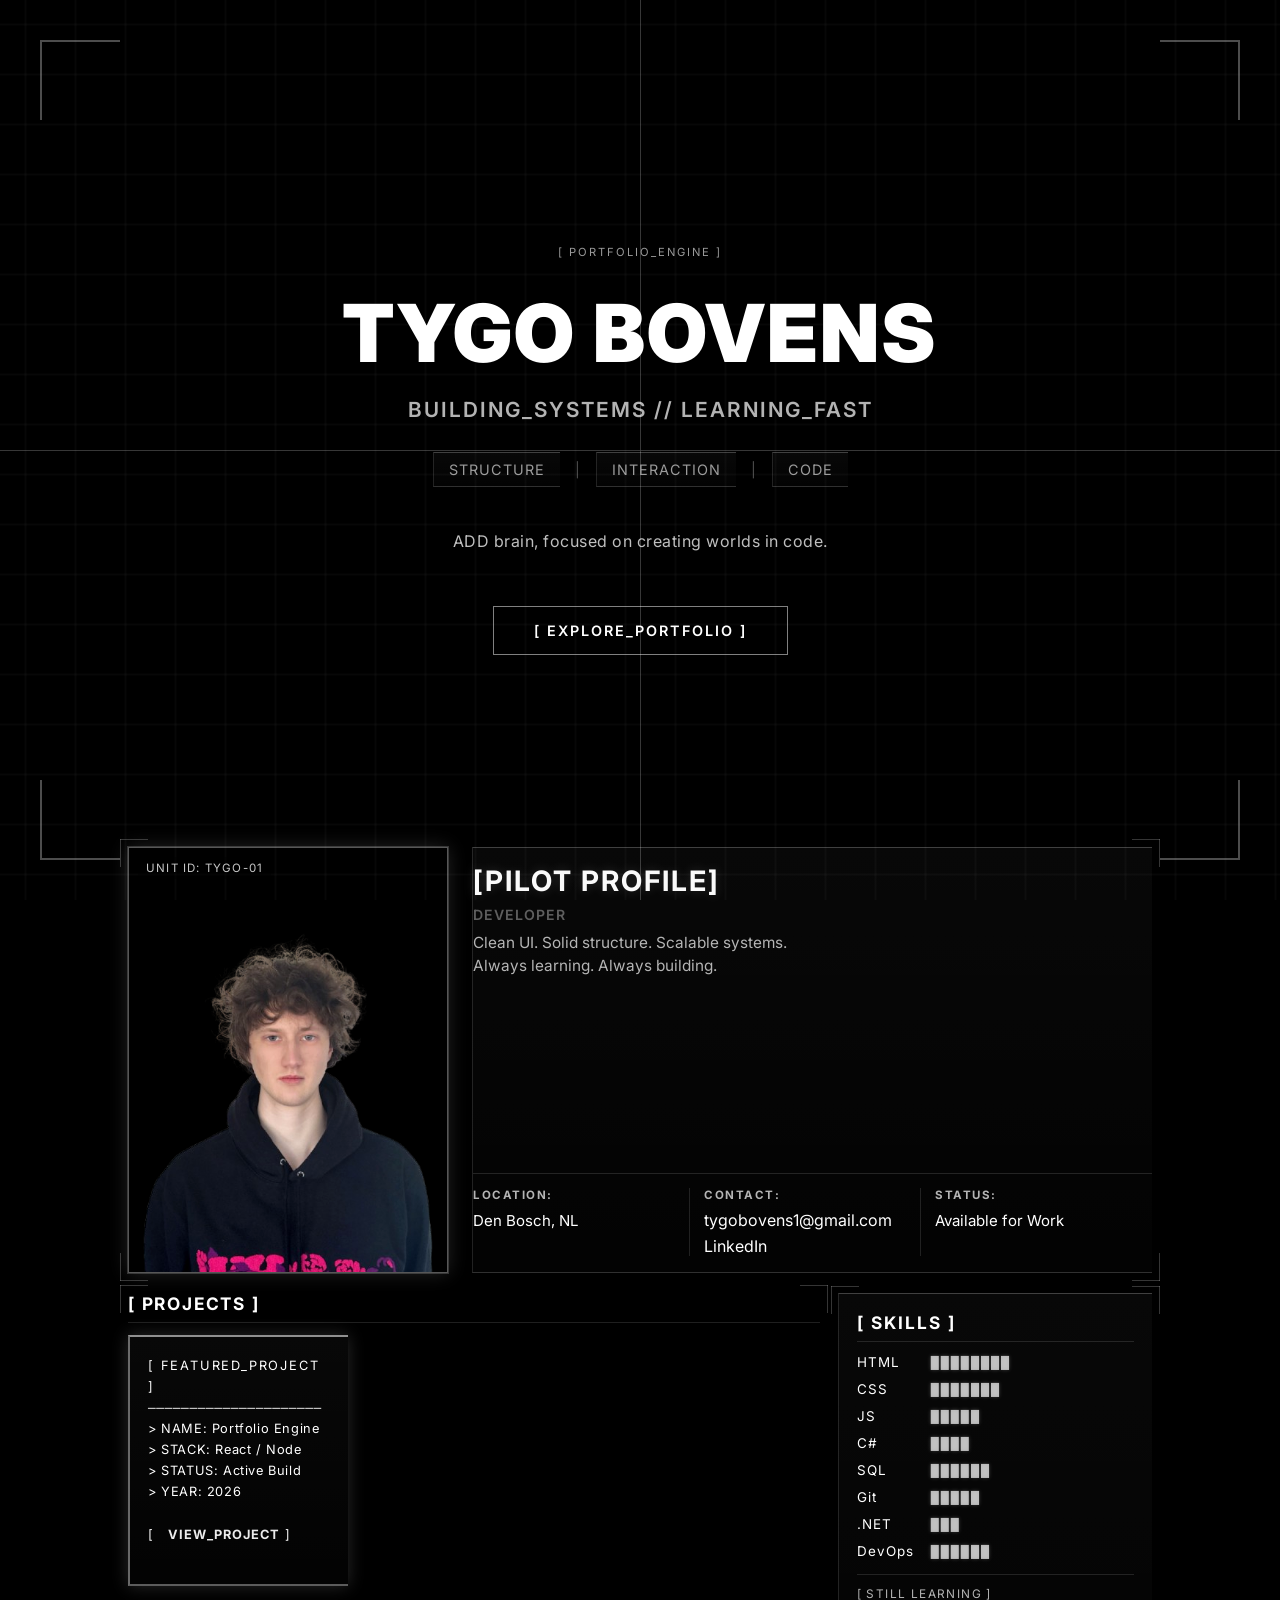
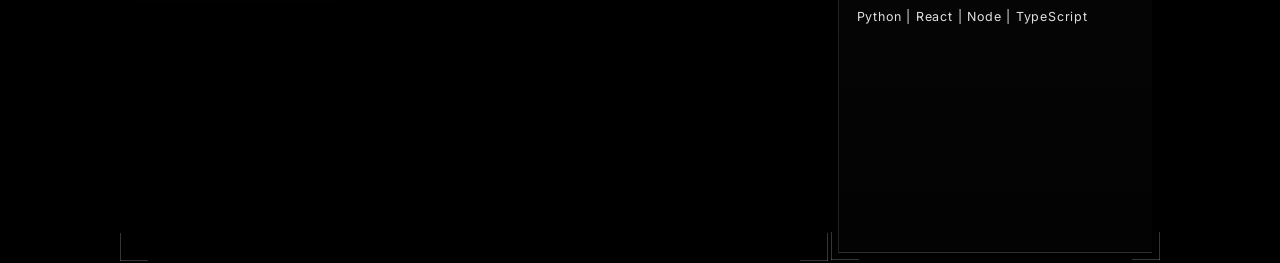
==== index.html @ 0bacb578 "modified:   index.html 	modified:   scripts/MainScript.js 	modified:   styles/MainStyles.css" ====
<!doctype html>
<html lang="en">
  <head>
    <meta charset="UTF-8" />
    <meta name="viewport" content="width=device-width, initial-scale=1.0" />

    <title>PORTFOLIO | TYGO BOVENS</title>

    <link
      href="https://fonts.googleapis.com/css2?family=Playfair+Display:wght@700;900&family=Lora:wght@400;500&display=swap"
      rel="stylesheet"
    />
    <link
      href="https://fonts.googleapis.com/css2?family=Inter:wght@400;700&display=swap"
      rel="stylesheet"
    />
    <link rel="stylesheet" href="styles/MainStyles.css" />
    <script src="scripts/MainScript.js"></script>
  </head>

  <body>
    <!-- Loading screen -->

    <div id="loadingScreen" class="loading-screen">
      <div class="loading-title">
        <h2>INITIALIZING</h2>
        <p>NEURAL NETWORK</p>
      </div>

      <div class="loading-spinner"></div>

      <div class="loading-status">
        <div class="status-item">
          <span class="status-label">SYSTEMS</span>
          <span class="status-bar"><span class="status-fill"></span></span>
        </div>
        <div class="status-item">
          <span class="status-label">CORE</span>
          <span class="status-bar"><span class="status-fill"></span></span>
        </div>
        <div class="status-item">
          <span class="status-label">INTERFACE</span>
          <span class="status-bar"><span class="status-fill"></span></span>
        </div>
      </div>

      <div class="mecha-code">
        <div class="code-line">
          <span class="code-symbol">></span>
          <span class="code-text">Portfolio Engine v2.0</span>
        </div>
        <div class="code-line">
          <span class="code-symbol">></span>
          <span class="code-text">Loading assets...</span>
        </div>
        <div class="code-line">
          <span class="code-symbol">></span>
          <span class="code-text">Sync complete</span>
        </div>
      </div>
    </div>

    <!-- Main content -->

    <!-- header -->

    <header id="hero" class="hero">
      <div class="hero-grid"></div>
      <div class="hero-lines">
        <div class="line horizontal"></div>
        <div class="line vertical"></div>
      </div>

      <div class="hero-corners">
        <div class="corner top-left"></div>
        <div class="corner top-right"></div>
        <div class="corner bottom-left"></div>
        <div class="corner bottom-right"></div>
      </div>

      <div class="hero-content">
        <div class="hero-label">[ PORTFOLIO_ENGINE ]</div>

        <h1 class="hero-title">Tygo Bovens</h1>

        <p class="hero-subtitle">BUILDING_SYSTEMS // LEARNING_FAST</p>

        <div class="hero-tech-bar">
          <span class="tech-item">STRUCTURE</span>
          <span class="tech-divider">|</span>
          <span class="tech-item">INTERACTION</span>
          <span class="tech-divider">|</span>
          <span class="tech-item">CODE</span>
        </div>

        <p class="hero-description">
          ADD brain, focused on creating worlds in code.
        </p>

        <button class="cta-button">[ EXPLORE_PORTFOLIO ]</button>
      </div>
    </header>

    <!-- main -->
    <main>
      <!-- profile -->
      <section id="profile-section" class="profile-section">
        <div class="profile-top frame-corners">
          <div class="profile-picture">
            <p class="unit-id">UNIT ID: TYGO-01</p>
            <img
              src="images/tygo-bovens.png"
              alt="Tygo bovens profile picture"
            />
          </div>
          <div class="profile-info">
            <div class="profile-header">
              <h2 class="work-title">[PILOT PROFILE]</h2>
              <h3>Developer</h3>
              <p>
                Clean UI. Solid structure. Scalable systems. <br />Always
                learning. Always building.
              </p>
            </div>
            
            <div class="profile-details">
              <div class="profile-location">
                <h4>Location:</h4>
                <p>Den Bosch, NL</p>
              </div>
              <div class="profile-contact">
                <h4>Contact:</h4>
                <a href="mailto:tygobovens1@gmail.com">tygobovens1@gmail.com</a>
                <a href="www.linkedin.com/in/tygo-bovens" target="_blank">LinkedIn</a>
              </div>
              <div class="profile-status">
                <h4>Status:</h4>
                <p>Available for Work</p>
              </div>
            </div>
          </div>
        </div>

<!-- project -->
        <div class="panel-holder">
          <div
            id="project-section"
            class="profile-subsection profile-projects-wrap frame-corners"
          >
            <h2>[ PROJECTS ]</h2>
            <div class="project-projects">
              <pre class="project-pre featured-project">
<span class="project-card-title">[ FEATURED_PROJECT ]</span>
─────────────────────
> NAME: Portfolio Engine
> STACK: React / Node
> STATUS: Active Build
> YEAR: 2026

[ <a class="project-link" href="">VIEW_PROJECT</a> ]
            </pre>
              <pre class="project-pre">
<span class="project-card-title">[ PROJECT_02 ]</span>
─────────────────────
> NAME: Portfolio Engine
> STACK: React / Node
> STATUS: Completed
> YEAR: 2025

[ <a class="project-link" href="">VIEW_PROJECT</a> ]
            </pre>
              <pre class="project-pre">
<span class="project-card-title">[ PROJECT_03 ]</span>
─────────────────────
> NAME: Portfolio Engine
> STACK: React / Node
> STATUS: Completed
> YEAR: 2025

[ <a class="project-link" href="">VIEW_PROJECT</a> ]
            </pre>
            <pre class="project-pre">
<span class="project-card-title">[ PROJECT_04 ]</span>
─────────────────────
> NAME: Portfolio Engine
> STACK: React / Node
> STATUS: Completed
> YEAR: 2025

[ <a class="project-link" href="">VIEW_PROJECT</a> ]
            </pre>
            <pre class="project-pre">
<span class="project-card-title">[ PROJECT_03 ]</span>
─────────────────────
> NAME: Portfolio Engine
> STACK: React / Node
> STATUS: Completed
> YEAR: 2025

[ <a class="project-link" href="">VIEW_PROJECT</a> ]
            </pre>
            <pre class="project-pre">
<span class="project-card-title">[ PROJECT_04 ]</span>
─────────────────────
> NAME: Portfolio Engine
> STACK: React / Node
> STATUS: Completed
> YEAR: 2025

[ <a class="project-link" href="">VIEW_PROJECT</a> ]
            </pre>
            </div>
          </div>

<!-- skills -->
          <div
            id="skills"
            class="profile-subsection skills-panel frame-corners"
          >
            <h2>[ SKILLS ]</h2>
            <div class="skills-items">
              <p class="skill-line"><span class="skill-name">HTML</span><span class="skill-bar">████████</span></p>
              <p class="skill-line"><span class="skill-name">CSS</span><span class="skill-bar">███████</span></p>
              <p class="skill-line"><span class="skill-name">JS</span><span class="skill-bar">█████</span></p>
              <p class="skill-line"><span class="skill-name">C#</span><span class="skill-bar">████</span></p>
              <p class="skill-line"><span class="skill-name">SQL</span><span class="skill-bar">██████</span></p>
              <p class="skill-line"><span class="skill-name">Git</span><span class="skill-bar">█████</span></p>
              <p class="skill-line"><span class="skill-name">.NET</span><span class="skill-bar">███</span></p>
              <p class="skill-line"><span class="skill-name">DevOps</span><span class="skill-bar">██████</span></p>
            </div>
            <div class="skills-learning">
              <p class="learning-title">[ STILL LEARNING ]</p>
              <p class="learning-items">Python | React | Node | TypeScript</p>
            </div>
          </div>
        </div>
      </section>
    </main>
  </body>
</html>
---- styles/MainStyles.css ----
:root {
  /* Colors */
  --background-color: hsl(0, 0%, 0%);
  --main-text-color: hsl(0, 0%, 100%);
  --secondary-text-color: hsla(0, 0%, 100%, 0.7);
  --spinner-border-light: hsla(0, 0%, 100%, 0.8);
  --spinner-border-medium: hsla(0, 0%, 100%, 0.5);
  --spinner-border-dark: hsla(0, 0%, 100%, 0.2);
  --status-bar-bg: hsla(0, 0%, 100%, 0.1);
  --status-bar-border: hsla(0, 0%, 100%, 0.3);
  --status-fill-start: hsla(0, 0%, 100%, 0.4);
  --status-fill-end: hsla(0, 0%, 100%, 0.8);
  --accent: hsl(140, 60%, 55%);
  --hud-panel-bg: linear-gradient(
    180deg,
    rgba(255, 255, 255, 0.03),
    rgba(255, 255, 255, 0.01)
  );
  --hud-border-top: 1px solid rgba(255, 255, 255, 0.24);
  --hud-border-bottom: 1px solid rgba(255, 255, 255, 0.16);
  --hud-border-left: 1px solid rgba(255, 255, 255, 0.12);
  --hud-glow-soft: 0 0 12px rgba(255, 255, 255, 0.12);
  /* Font sizes */
  --loading-title-font-size: 2.5rem;
  --loading-subtitle-font-size: 1rem;
  --status-label-font-size: 0.7rem;
  --code-font-size: 0.8rem;

  /* Spacing */
  --loading-title-margin-bottom: 30px;
  --loading-title-subtitle-margin: 10px;
  --status-item-gap: 30px;
  --status-item-margin-bottom: 10px;
  --status-container-width: 200px;
  --code-max-width: 300px;
  --second-page-width: min(80%, 1200px);
  --panel-gap: 18px;
  --project-panel-width: 2.2fr;
  --skills-panel-width: 1fr;
  --project-panel-height: 440px;
  --skills-panel-height: 440px;
  --projects-grid-columns: 3;
  --projects-grid-rows: 2;

  /* Animations */
  --transition-speed: 0.5s;
}
/* keyframes */
@keyframes glitch {
  0%,
  100% {
    text-shadow: 0 0 10px var(--main-text-color);
  }

  50% {
    text-shadow:
      0 0 20px var(--main-text-color),
      -2px -2px 5px var(--secondary-text-color);
  }
}
@keyframes loading-spinner {
  0% {
    transform: rotate(0deg);
  }

  100% {
    transform: rotate(360deg);
  }
}
@keyframes fillBar {
  0% {
    width: 0%;
  }

  50%,
  100% {
    width: 100%;
  }
}

@keyframes statusPulse {
  0%,
  100% {
    opacity: 0.6;
  }

  50% {
    opacity: 1;
  }
}
@keyframes codeFade {
  0%,
  30% {
    opacity: 0;
    transform: translateX(-10px);
  }

  40%,
  100% {
    opacity: 1;
    transform: translateX(0);
  }
}

@keyframes skillFadeIn {
  from {
    opacity: 0;
    transform: translateY(4px);
  }

  to {
    opacity: 1;
    transform: translateY(0);
  }
}

@keyframes skillShine {
  0%,
  100% {
    text-shadow: 0 0 2px rgba(255, 255, 255, 0.15);
    opacity: 0.88;
  }

  50% {
    text-shadow: 0 0 8px rgba(255, 255, 255, 0.38);
    opacity: 1;
  }
}

@keyframes learningShine {
  0%,
  100% {
    text-shadow: 0 0 2px rgba(255, 255, 255, 0.14);
    opacity: 0.9;
  }

  50% {
    text-shadow: 0 0 8px rgba(255, 255, 255, 0.32);
    opacity: 1;
  }
}

@keyframes gridScroll {
  from {
    transform: translate(0, 0);
  }

  to {
    transform: translate(100px, 100px);
  }
}

@keyframes pulseHorizontal {
  0%,
  100% {
    opacity: 0.35;
    transform: scaleX(1);
  }

  50% {
    opacity: 0.75;
    transform: scaleX(1.02);
  }
}

@keyframes pulseVertical {
  0%,
  100% {
    opacity: 0.35;
    transform: scaleY(1);
  }

  50% {
    opacity: 0.75;
    transform: scaleY(1.02);
  }
}

@keyframes cornerPulse {
  0%,
  100% {
    opacity: 0.42;
    transform: scale(1);
  }

  50% {
    opacity: 0.95;
    transform: scale(1.04);
  }
}

@keyframes fadeInUp {
  from {
    opacity: 0;
    transform: translateY(20px);
  }

  to {
    opacity: 1;
    transform: translateY(0);
  }
}

@keyframes flicker {
  0%,
  100% {
    opacity: 0.7;
  }

  50% {
    opacity: 1;
  }
}

@keyframes slideIn {
  from {
    opacity: 0;
    transform: translateY(12px);
  }

  to {
    opacity: 1;
    transform: translateY(0);
  }
}








/* Reset */
* {
  margin: 0;
  padding: 0;
  box-sizing: border-box;
}

*,
*::before,
*::after {
  box-sizing: border-box;
}
html{
  scroll-behavior: smooth; 
}

html,
body {
  scroll-snap-type: y mandatory;
}

body {
  background-color: var(--background-color);
  color: var(--main-text-color);
  font-family: "Inter", sans-serif;
  scroll-snap-type: y mandatory;
  overflow-y: scroll;
  scroll-padding-top: 0;
}

header,
section {
  min-height: 100vh;
  scroll-snap-align: start;
}

a{
  text-decoration: none;
  color: var(--main-text-color);
}





/* scrollbar */

::-webkit-scrollbar {
  width: 3px;
}

::-webkit-scrollbar-track {
  background: #000;
}

::-webkit-scrollbar-thumb {
  background: rgba(255, 255, 255, 0.2);
  border-radius: 4px;
}

::-webkit-scrollbar-thumb:hover {
  background: rgba(255, 255, 255, 0.4);
}

/* Loading Screen */
.loading-screen {
  position: fixed;
  inset: 0;
  /* shorthand for top:0; right:0; bottom:0; left:0; */
  display: flex;
  flex-direction: column;
  justify-content: center;
  align-items: center;
  background-color: var(--background-color);
  z-index: 9999;
  opacity: 1;
  transition: opacity var(--transition-speed) ease-out;
  overflow: hidden;
}

.loading-screen.hidden {
  opacity: 0;
  pointer-events: none;
}

/* Loading Text */
.loading-title {
  text-align: center;
  font-family: "Inter", monospace;
  font-weight: 700;
  color: var(--main-text-color);
  letter-spacing: 3px;
  margin-bottom: var(--loading-title-margin-bottom);
  animation: glitch 3s infinite;
  border-top: var(--hud-border-top);
  border-bottom: var(--hud-border-bottom);
  border-left: var(--hud-border-left);
  background: var(--hud-panel-bg);
  padding: 18px 24px;
}

.loading-title h2 {
  font-size: var(--loading-title-font-size);
  margin-bottom: var(--loading-title-subtitle-margin);
}

.loading-title p {
  font-size: var(--loading-subtitle-font-size);
  letter-spacing: 2px;
}

/* Glitch Animation */


/* Loading Spinner */
.loading-spinner {
  width: 60px;
  height: 60px;
  border-radius: 50%;
  border: 3px solid var(--spinner-border-dark);
  border-top: 3px solid var(--spinner-border-light);
  border-right: 3px solid var(--spinner-border-medium);
  animation: loading-spinner 1.5s linear infinite;
  margin: 0 auto 40px;
  box-shadow: 0 0 20px var(--spinner-border-dark);
}



/* Status Bars */
.loading-status {
  width: var(--status-container-width);
  margin: 0 auto 40px;
  border-top: var(--hud-border-top);
  border-bottom: var(--hud-border-bottom);
  border-left: var(--hud-border-left);
  background: var(--hud-panel-bg);
  padding: 14px 12px;
}

.status-item {
  display: flex;
  align-items: center;
  gap: var(--status-item-gap);
  margin-bottom: var(--status-item-margin-bottom);
  animation: statusPulse 2s ease-in-out infinite;
}

.status-label {
  font-family: "Inter", monospace;
  font-size: var(--status-label-font-size);
  color: var(--secondary-text-color);
  letter-spacing: 1.4px;
  width: 50px;
  text-transform: uppercase;
  text-shadow: 0 0 6px rgba(255, 255, 255, 0.14);
}

.status-bar {
  flex: 1;
  height: 4px;
  background: linear-gradient(
    180deg,
    rgba(255, 255, 255, 0.08),
    rgba(255, 255, 255, 0.03)
  );
  border-top: 1px solid rgba(255, 255, 255, 0.3);
  border-bottom: 1px solid rgba(255, 255, 255, 0.18);
  border-left: 1px solid rgba(255, 255, 255, 0.22);
  position: relative;
  overflow: hidden;
  box-shadow: inset 0 0 6px rgba(255, 255, 255, 0.08);
}

.status-fill {
  display: block;
  height: 100%;
  width: 0%;
  background: linear-gradient(
    90deg,
    var(--status-fill-start),
    var(--status-fill-end)
  );
  animation: fillBar 3s ease-in-out infinite;
  box-shadow: 0 0 6px rgba(255, 255, 255, 0.24);
}

.hero-label,
.profile-header h2,
.skills-panel h2,
.profile-projects-wrap h2,
.project-card-title,
.profile-details h4 {
  font-family: "Inter", monospace;
  text-transform: uppercase;
  letter-spacing: 1.8px;
}



/* Code Terminal */
.mecha-code {
  font-family: "Courier New", monospace;
  font-size: var(--code-font-size);
  color: var(--secondary-text-color);
  letter-spacing: 1px;
  max-width: var(--code-max-width);
  margin: 0 auto;
  border-top: var(--hud-border-top);
  border-bottom: var(--hud-border-bottom);
  border-left: var(--hud-border-left);
  background: var(--hud-panel-bg);
  padding: 12px 14px;
}

.code-line {
  margin: 5px 0;
  animation: codeFade 4s ease-in-out infinite;
}

.code-line:nth-child(1) {
  animation-delay: 0s;
}

.code-line:nth-child(2) {
  animation-delay: 1s;
}

.code-line:nth-child(3) {
  animation-delay: 2s;
}



.code-symbol {
  color: var(--main-text-color);
  margin-right: 5px;
}

.code-text {
  color: var(--secondary-text-color);
}

/* header */
.hero {
  min-height: 100vh;
  min-width: 100%;
  width: 100%;
  display: flex;
  align-items: center;
  justify-content: center;
  position: relative;
  background-color: #000000;
  overflow: hidden;
  padding: 40px 20px;
  flex-shrink: 0;
  scroll-snap-align: start;
}

/* Hero Grid Background */
.hero-grid {
  position: absolute;
  width: 100%;
  height: 100%;
  background-image:
    linear-gradient(
      0deg,
      transparent 24%,
      rgba(255, 255, 255, 0.08) 25%,
      rgba(255, 255, 255, 0.08) 26%,
      transparent 27%,
      transparent 74%,
      rgba(255, 255, 255, 0.08) 75%,
      rgba(255, 255, 255, 0.08) 76%,
      transparent 77%,
      transparent
    ),
    linear-gradient(
      90deg,
      transparent 24%,
      rgba(255, 255, 255, 0.08) 25%,
      rgba(255, 255, 255, 0.08) 26%,
      transparent 27%,
      transparent 74%,
      rgba(255, 255, 255, 0.08) 75%,
      rgba(255, 255, 255, 0.08) 76%,
      transparent 77%,
      transparent
    );
  background-size: 100px 100px;
  animation: gridScroll 30s linear infinite;
  opacity: 0.35;
}

/* Hero Diagonal Lines */
.hero-lines {
  position: fixed;
  width: 100%;
  height: 100%;
  opacity: 0.3;
  z-index: 9900;
  pointer-events: none;
}

.hero-lines .line {
  position: fixed;
  background-color: rgba(255, 255, 255, 0.72);
}

.hero-lines .line.horizontal {
  width: 100%;
  height: 1px;
  top: 50%;
  left: 0;
  animation: pulseHorizontal 4s ease-in-out infinite;
}

.hero-lines .line.vertical {
  width: 1px;
  height: 100%;
  left: 50%;
  top: 0;
  animation: pulseVertical 4s ease-in-out infinite;
}

/* Hero Corners */
.hero-corners {
  position: fixed;
  width: 100%;
  height: 100%;
  pointer-events: none;
  z-index: 9900;
}

.hero-corners .corner {
  position: fixed;
  width: 80px;
  height: 80px;
  border: 2px solid rgba(255, 255, 255, 0.3);
}

.hero-corners .corner.top-left {
  top: 40px;
  left: 40px;
  border-right: none;
  border-bottom: none;
  animation: cornerPulse 3s ease-in-out infinite;
}

.hero-corners .corner.top-right {
  top: 40px;
  right: 40px;
  border-left: none;
  border-bottom: none;
  animation: cornerPulse 3s ease-in-out infinite 0.3s;
}

.hero-corners .corner.bottom-left {
  bottom: 40px;
  left: 40px;
  border-right: none;
  border-top: none;
  animation: cornerPulse 3s ease-in-out infinite 0.6s;
}

.hero-corners .corner.bottom-right {
  bottom: 40px;
  right: 40px;
  border-left: none;
  border-top: none;
  animation: cornerPulse 3s ease-in-out infinite 0.9s;
}

.hero-content {
  text-align: center;
  z-index: 10;
  max-width: min(800px, 100%);
  animation: fadeInUp 1.2s ease-out;
  
}

.hero-label {
  font-family: "Inter", monospace;
  font-size: 0.7rem;
  color: rgba(255, 255, 255, 0.6);
  letter-spacing: 2px;
  margin-bottom: 30px;
  text-transform: uppercase;
  animation: flicker 2.5s infinite;
}

.hero-title {
  font-family: "Inter", sans-serif;
  font-size: clamp(3rem, 8vw, 5rem);
  font-weight: 900;
  color: #ffffff;
  letter-spacing: 2px;
  margin-bottom: 20px;
  line-height: 1.1;
  text-transform: uppercase;
  animation: glitch 3s infinite;
}

.hero-subtitle {
  font-family: "Inter", monospace;
  font-size: clamp(1rem, 2vw, 1.3rem);
  color: rgba(255, 255, 255, 0.7);
  font-weight: 600;
  letter-spacing: 2px;
  margin-bottom: 30px;
  text-transform: uppercase;
}

.hero-tech-bar {
  display: flex;
  justify-content: center;
  align-items: center;
  flex-wrap: wrap;
  gap: 15px;
  margin-bottom: 40px;
  font-family: "Inter", monospace;
  font-size: 0.9rem;
  color: rgba(255, 255, 255, 0.6);
  text-transform: uppercase;
  letter-spacing: 1px;
  animation: slideIn 1s ease-out;
}

.tech-item {
  padding: 8px 15px;
  border-top: var(--hud-border-top);
  border-bottom: var(--hud-border-bottom);
  border-left: var(--hud-border-left);
  background: var(--hud-panel-bg);
  transition: all 0.3s ease;
}

.tech-item:hover {
  border-color: rgba(255, 255, 255, 0.8);
  color: rgba(255, 255, 255, 0.9);
  box-shadow: 0 0 10px rgba(255, 255, 255, 0.2);
  background-color: rgba(255, 255, 255, 0.05);
}

.tech-divider {
  color: rgba(255, 255, 255, 0.3);
}

.hero-description {
  font-size: 1rem;
  color: rgba(255, 255, 255, 0.75);
  line-height: 1.8;
  margin-bottom: 50px;
  letter-spacing: 0.5px;
  max-width: 600px;
  margin-left: auto;
  margin-right: auto;
}

.cta-button {
  background-color: transparent;
  color: #ffffff;
  border: 1px solid rgba(255, 255, 255, 0.5);
  padding: 15px 40px;
  font-size: 0.9rem;
  font-family: "Inter", monospace;
  cursor: pointer;
  transition: all 0.4s ease;
  letter-spacing: 2px;
  text-transform: uppercase;
  font-weight: 600;
  position: relative;
  overflow: hidden;
}

.cta-button::before {
  content: "";
  position: absolute;
  top: 0;
  left: -100%;
  width: 100%;
  height: 100%;
  background-color: rgba(255, 255, 255, 0.1);
  transition: left 0.4s ease;
  z-index: -1;
}

.cta-button:hover {
  border-color: rgba(255, 255, 255, 0.9);
  color: #ffffff;
  box-shadow:
    0 0 20px rgba(255, 255, 255, 0.3),
    inset 0 0 10px rgba(255, 255, 255, 0.1);
  transform: translateY(-3px);
}

.cta-button:hover::before {
  left: 0;
}

/* profile */
.profile-section {
  width: 100%;
  height: 100vh;
  display: flex;
  flex-direction: column;
  justify-content: center;
  align-items: center;
  gap: 20px;
}

.profile-top {
  width: var(--second-page-width);
  display: flex;
  align-items: stretch;
  justify-content: flex-start;
  gap: 24px;
}

.profile-picture {
  width: min(320px, 30vw);
  flex-shrink: 0;
  position: relative;
}

.unit-id {
  margin-bottom: 0;
  font-family: "Inter", monospace;
  font-size: 0.72rem;
  letter-spacing: 1.2px;
  color: rgba(255, 255, 255, 0.78);
  position: absolute;
  top: 10px;
  left: 10px;
  z-index: 2;
  background: rgba(0, 0, 0, 0.42);
  padding: 4px 8px;
}

.profile-picture img {
  width: 100%;
  display: block;
  border: 1px solid rgba(255, 255, 255, 0.34);
  filter: contrast(1.08);
  box-shadow: 0 0 0 1px rgba(255, 255, 255, 0.18), 0 0 18px rgba(255, 255, 255, 0.14);
}

.profile-info {
  display: flex;
  flex-direction: column;
  justify-content: space-between;
  width: 100%;
  gap: 16px;
  border-top: var(--hud-border-top);
  border-bottom: var(--hud-border-bottom);
  border-left: var(--hud-border-left);
  background: var(--hud-panel-bg);
  padding: 16px 0;
}

.profile-contact a {
  display: block;
  margin-bottom: 6px;
}

.profile-contact a:last-child {
  margin-bottom: 0;
}

.profile-header {
  display: flex;
  flex-direction: column;
  gap: 8px;
}

.profile-header h2 {
  font-family: "Inter", monospace;
  letter-spacing: 2px;
  text-transform: uppercase;
  font-size: clamp(1.38rem, 2.2vw, 1.95rem);
  color: rgba(255, 255, 255, 0.98);
  text-shadow: 0 0 12px rgba(255, 255, 255, 0.16);
}

.profile-header h3 {
  font-family: "Inter", monospace;
  letter-spacing: 1px;
  text-transform: uppercase;
  font-size: clamp(0.86rem, 1.1vw, 1rem);
  font-weight: 600;
  color: var(--secondary-text-color);
  opacity: 0.5;
}

.profile-header p {
  color: var(--secondary-text-color);
  line-height: 1.5;
  font-size: 0.96rem;
  max-width: 62ch;
}

.profile-details {
  display: flex;
  flex-wrap: wrap;
  gap: 14px;
  border-top: 1px solid rgba(255, 255, 255, 0.13);
  padding-top: 14px;
}

.profile-details div {
  flex: 1 1 210px;
  padding-right: 12px;
}

.profile-details div:not(:last-child) {
  border-right: 1px solid rgba(255, 255, 255, 0.12);
}

.profile-details h4 {
  margin-bottom: 8px;
  font-family: "Inter", monospace;
  letter-spacing: 1.5px;
  text-transform: uppercase;
  font-size: 0.72rem;
  color: var(--secondary-text-color);
}

.profile-location p,
.profile-status p {
  font-size: 0.94rem;
  line-height: 1.45;
}

.profile-stack {
  display: grid;
  grid-template-columns: repeat(2, minmax(0, 1fr));
  gap: 6px 14px;
}

.profile-stack p {
  font-size: 0.82rem;
  letter-spacing: 0.4px;
  color: rgba(255, 255, 255, 0.82);
}

.frame-corners {
  position: relative;
}

.frame-corners::before,
.frame-corners::after {
  content: "";
  position: absolute;
  inset: -8px;
  pointer-events: none;
  opacity: 0.65;
  transform: scale(1);
  transition: opacity 0.25s ease, transform 0.25s ease, filter 0.25s ease;
  filter: drop-shadow(0 0 0 rgba(255, 255, 255, 0));
}

.frame-corners::before {
  background:
    linear-gradient(rgba(255, 255, 255, 0.32), rgba(255, 255, 255, 0.32)) left top / 28px 1px no-repeat,
    linear-gradient(rgba(255, 255, 255, 0.32), rgba(255, 255, 255, 0.32)) left top / 1px 28px no-repeat,
    linear-gradient(rgba(255, 255, 255, 0.32), rgba(255, 255, 255, 0.32)) right top / 28px 1px no-repeat,
    linear-gradient(rgba(255, 255, 255, 0.32), rgba(255, 255, 255, 0.32)) right top / 1px 28px no-repeat;
}

.frame-corners::after {
  background:
    linear-gradient(rgba(255, 255, 255, 0.32), rgba(255, 255, 255, 0.32)) left bottom / 28px 1px no-repeat,
    linear-gradient(rgba(255, 255, 255, 0.32), rgba(255, 255, 255, 0.32)) left bottom / 1px 28px no-repeat,
    linear-gradient(rgba(255, 255, 255, 0.32), rgba(255, 255, 255, 0.32)) right bottom / 28px 1px no-repeat,
    linear-gradient(rgba(255, 255, 255, 0.32), rgba(255, 255, 255, 0.32)) right bottom / 1px 28px no-repeat;
}

.frame-corners:hover::before,
.frame-corners:hover::after,
.frame-corners:focus-within::before,
.frame-corners:focus-within::after {
  opacity: 1;
  transform: scale(1.010);
  filter: drop-shadow(0 0 6px rgba(255, 255, 255, 0.28));
}

.profile-subsection {
  width: 100%;
  border-top: 1px solid rgba(255, 255, 255, 0.13);
  padding-top: 16px;
}

/* project */
.profile-projects-wrap {
  border-top: none;
  padding-top: 0;
  min-height: var(--project-panel-height);
  display: flex;
  flex-direction: column;
}

.profile-projects-wrap h2 {
  font-size: clamp(0.98rem, 1.35vw, 1.16rem);
  margin-bottom: 8px;
}

.project-projects {
  width: 100%;
  display: grid;
  grid-template-columns: repeat(var(--projects-grid-columns), minmax(0, 1fr));
  grid-template-rows: repeat(var(--projects-grid-rows), minmax(0, 1fr));
  gap: 16px;
  flex: 1;
  min-height: 0;
  padding-top: 12px;
  border-top: 1px solid rgba(255, 255, 255, 0.12);
}

.project-pre {
  width: 100%;
  height: 100%;
  text-decoration: none;
  color: var(--main-text-color);
  font-size: clamp(0.78rem, 1vw, 0.92rem);
  margin: 0;
  padding: 18px 18px;
  border-top: var(--hud-border-top);
  border-bottom: var(--hud-border-bottom);
  border-left: var(--hud-border-left);
  background: var(--hud-panel-bg);
  font-family: "Inter", monospace;
  letter-spacing: 0.6px;
  line-height: 1.65;
  white-space: pre-wrap;
  overflow-wrap: break-word;
  opacity: 0.78;
  transform: translateY(0);
  transition: border-color 0.25s ease, box-shadow 0.25s ease, opacity 0.45s ease, transform 0.45s ease;
}

.profile-projects-wrap:not(.projects-visible) .project-pre {
  opacity: 0;
  transform: translateY(10px);
}

.profile-projects-wrap.projects-visible .project-pre {
  opacity: 0.78;
  transform: translateY(0);
}

.profile-projects-wrap.projects-visible .featured-project {
  opacity: 1;
}

.profile-projects-wrap.projects-visible .project-pre:nth-child(1) { transition-delay: 0.05s; }
.profile-projects-wrap.projects-visible .project-pre:nth-child(2) { transition-delay: 0.1s; }
.profile-projects-wrap.projects-visible .project-pre:nth-child(3) { transition-delay: 0.15s; }
.profile-projects-wrap.projects-visible .project-pre:nth-child(4) { transition-delay: 0.2s; }
.profile-projects-wrap.projects-visible .project-pre:nth-child(5) { transition-delay: 0.25s; }
.profile-projects-wrap.projects-visible .project-pre:nth-child(6) { transition-delay: 0.3s; }

.project-pre:hover {
  border-top-color: rgba(255, 255, 255, 0.52);
  border-left-color: rgba(255, 255, 255, 0.35);
  box-shadow: 0 0 10px rgba(255, 255, 255, 0.1);
  opacity: 0.9;
}

.project-card-title {
  display: inline-block;
  transition: transform 0.2s ease;
}

.project-pre:hover .project-card-title {
  transform: translateX(2px);
}

.project-link {
  position: relative;
  display: inline-block;
  padding-left: 10px;
  color: var(--main-text-color);
  font-weight: 700;
  letter-spacing: 1px;
  text-decoration: none;
  opacity: 0.92;
  transition: opacity 0.2s ease;
}

.project-link::before {
  content: ">";
  position: absolute;
  left: 0;
  top: 0;
  opacity: 0;
  transform: translateX(-2px);
  transition: opacity 0.2s ease, transform 0.2s ease;
}

.project-link::after {
  content: "";
  position: absolute;
  left: 10px;
  right: 0;
  bottom: -1px;
  height: 1px;
  background: rgba(255, 255, 255, 0.72);
  transform: scaleX(0);
  transform-origin: left;
  transition: transform 0.22s ease;
}

.project-pre:hover .project-link,
.project-link:hover {
  opacity: 1;
}

.project-pre:hover .project-link::before,
.project-link:hover::before {
  opacity: 1;
  transform: translateX(0);
}

.project-pre:hover .project-link::after,
.project-link:hover::after {
  transform: scaleX(1);
}

.featured-project {
  opacity: 1;
  border-top: 2px solid rgba(255, 255, 255, 0.56);
  border-bottom: 2px solid rgba(255, 255, 255, 0.34);
  border-left: 2px solid rgba(255, 255, 255, 0.4);
  box-shadow: 0 0 16px rgba(255, 255, 255, 0.16);
}

.featured-project:hover {
  border-top-color: rgba(255, 255, 255, 0.72);
  border-left-color: rgba(255, 255, 255, 0.54);
  box-shadow: 0 0 22px rgba(255, 255, 255, 0.2);
}

/* skills */
.skills-panel {
  width: 100%;
  min-height: var(--skills-panel-height);
  border-top: var(--hud-border-top);
  border-bottom: var(--hud-border-bottom);
  border-left: var(--hud-border-left);
  background: var(--hud-panel-bg);
  padding: 18px 18px;
}

.skills-panel h2 {
  font-family: "Inter", monospace;
  text-transform: uppercase;
  letter-spacing: 2px;
  font-size: clamp(0.98rem, 1.35vw, 1.16rem);
  margin-bottom: 8px;
}

.skills-items {
  display: flex;
  flex-direction: column;
  gap: 10px;
  padding-top: 12px;
  border-top: 1px solid rgba(255, 255, 255, 0.12);
}

.skill-line {
  display: flex;
  align-items: center;
  gap: 10px;
  margin: 0;
  font-family: "Inter", monospace;
  font-size: clamp(0.84rem, 1vw, 0.94rem);
  letter-spacing: 1px;
  color: var(--main-text-color);
  opacity: 0;
  transform: translateY(4px);
  transition: transform 0.24s ease, text-shadow 0.24s ease;
}

.skills-panel.skills-visible .skill-line {
  animation: skillFadeIn 0.45s ease-out forwards;
}

.skills-panel.skills-visible .skill-line:nth-child(1) { animation-delay: 0.04s; }
.skills-panel.skills-visible .skill-line:nth-child(2) { animation-delay: 0.08s; }
.skills-panel.skills-visible .skill-line:nth-child(3) { animation-delay: 0.12s; }
.skills-panel.skills-visible .skill-line:nth-child(4) { animation-delay: 0.16s; }
.skills-panel.skills-visible .skill-line:nth-child(5) { animation-delay: 0.2s; }
.skills-panel.skills-visible .skill-line:nth-child(6) { animation-delay: 0.24s; }
.skills-panel.skills-visible .skill-line:nth-child(7) { animation-delay: 0.28s; }
.skills-panel.skills-visible .skill-line:nth-child(8) { animation-delay: 0.32s; }

.skill-name {
  width: 8ch;
  color: var(--main-text-color);
  transition: color 0.24s ease;
}

.skill-bar {
  color: var(--secondary-text-color);
  letter-spacing: 2px;
  text-shadow: 0 0 4px rgba(255, 255, 255, 0.2);
  animation: skillShine 2.8s ease-in-out infinite;
  transition: color 0.24s ease;
}

.skill-line:hover {
  transform: translateX(4px);
  text-shadow: 0 0 10px rgba(255, 255, 255, 0.24);
}

.skill-line:hover .skill-name,
.skill-line:hover .skill-bar {
  color: rgba(255, 255, 255, 0.98);
}

.skills-learning {
  margin-top: 14px;
  padding-top: 12px;
  border-top: 1px solid rgba(255, 255, 255, 0.12);
  opacity: 0;
  transform: translateY(4px);
  transition: transform 0.24s ease, border-color 0.24s ease;
}

.skills-panel.skills-visible .skills-learning {
  animation: skillFadeIn 0.45s ease-out forwards;
  animation-delay: 0.38s;
}

.learning-title {
  margin: 0 0 8px;
  font-family: "Inter", monospace;
  letter-spacing: 1.4px;
  font-size: 0.74rem;
  color: var(--secondary-text-color);
  transition: color 0.24s ease;
}

.learning-items {
  margin: 0;
  font-family: "Inter", monospace;
  font-size: clamp(0.78rem, 0.95vw, 0.88rem);
  letter-spacing: 0.8px;
  color: rgba(255, 255, 255, 0.88);
  animation: learningShine 3.2s ease-in-out infinite;
  transition: color 0.24s ease;
}

.skills-learning:hover {
  transform: translateX(4px);
  border-top-color: rgba(255, 255, 255, 0.26);
}

.skills-learning:hover .learning-title,
.skills-learning:hover .learning-items {
  color: rgba(255, 255, 255, 0.98);
}

/* panel holder */
.panel-holder {
  display: grid;
  grid-template-columns: minmax(0, var(--project-panel-width)) minmax(0, var(--skills-panel-width));
  width: var(--second-page-width);
  gap: var(--panel-gap);
}



/* Responsive Design */
@media (max-width: 1200px) {
  :root {
    --second-page-width: min(88%, 1200px);
    --panel-gap: 14px;
  }

  .hero-corners .corner {
    width: 64px;
    height: 64px;
  }

  .project-projects {
    gap: 12px;
  }
}

@media (max-width: 992px) {
  :root {
    --second-page-width: min(90%, 1200px);
    --project-panel-height: auto;
    --skills-panel-height: auto;
  }

  .hero {
    padding-top: 70px;
  }

  .hero-tech-bar {
    gap: 10px;
  }

  .panel-holder {
    grid-template-columns: 1fr;
    gap: 14px;
  }

  .profile-top {
    flex-direction: column;
    gap: 20px;
    align-items: stretch;
  }

  .profile-picture {
    width: min(300px, 56vw);
    align-self: center;
  }

  .project-projects {
    grid-template-columns: repeat(2, minmax(0, 1fr));
    grid-template-rows: auto;
  }
}

@media (max-width: 768px) {
  :root {
    --second-page-width: 100%;
    --panel-gap: 12px;
  }

  html,
  body {
    scroll-snap-type: y proximity;
  }

  section,
  header {
    min-height: auto;
  }

  .hero {
    min-height: 100vh;
    min-width: 100%;
    padding: 120px 16px 30px;
  }

  .hero-title {
    margin-bottom: 10px;
  }

  .hero-tech-bar {
    gap: 8px;
    margin-bottom: 30px;
  }

  .tech-item {
    padding: 6px 10px;
  }

  .hero-corners {
    display: none;
  }

  .hero-lines {
    opacity: 0.2;
  }

  .profile-section {
    gap: 16px;
    height: 100vh;
    min-height: 100vh;
    padding: 18px;
  }

  .profile-picture {
    width: min(220px, 100%);
  }

  .profile-subsection {
    padding-top: 14px;
  }

  .frame-corners::before,
  .frame-corners::after {
    inset: -6px;
  }

  .frame-corners::before {
    background:
      linear-gradient(rgba(255, 255, 255, 0.28), rgba(255, 255, 255, 0.28)) left top / 20px 1px no-repeat,
      linear-gradient(rgba(255, 255, 255, 0.28), rgba(255, 255, 255, 0.28)) left top / 1px 20px no-repeat,
      linear-gradient(rgba(255, 255, 255, 0.28), rgba(255, 255, 255, 0.28)) right top / 20px 1px no-repeat,
      linear-gradient(rgba(255, 255, 255, 0.28), rgba(255, 255, 255, 0.28)) right top / 1px 20px no-repeat;
  }

  .frame-corners::after {
    background:
      linear-gradient(rgba(255, 255, 255, 0.28), rgba(255, 255, 255, 0.28)) left bottom / 20px 1px no-repeat,
      linear-gradient(rgba(255, 255, 255, 0.28), rgba(255, 255, 255, 0.28)) left bottom / 1px 20px no-repeat,
      linear-gradient(rgba(255, 255, 255, 0.28), rgba(255, 255, 255, 0.28)) right bottom / 20px 1px no-repeat,
      linear-gradient(rgba(255, 255, 255, 0.28), rgba(255, 255, 255, 0.28)) right bottom / 1px 20px no-repeat;
  }

  .profile-details {
    flex-direction: column;
    gap: 14px;
  }

  .profile-details div {
    padding-right: 0;
    border-right: none;
    padding-bottom: 12px;
    border-bottom: 1px solid rgba(255, 255, 255, 0.12);
  }

  .profile-details div:last-child {
    border-bottom: none;
    padding-bottom: 0;
  }

  .profile-stack {
    grid-template-columns: repeat(3, minmax(0, 1fr));
  }

  .project-pre {
    padding: 14px;
    line-height: 1.6;
    font-size: 0.82rem;
  }

  .skills-panel {
    padding: 14px;
  }

  .project-projects {
    grid-template-columns: 1fr;
    gap: 12px;
  }

}

@media (max-width: 560px) {
  .profile-section {
    gap: 12px;
    padding: 14px;
  }

  .profile-top {
    gap: 12px;
  }

  .frame-corners::before,
  .frame-corners::after {
    inset: -4px;
    opacity: 0.5;
  }

  .profile-header p {
    font-size: 0.9rem;
    line-height: 1.35;
  }

  .profile-details {
    gap: 10px;
    padding-top: 10px;
  }

  .profile-details div {
    padding-bottom: 8px;
  }

  .hero-subtitle {
    font-size: 0.9rem;
    letter-spacing: 1px;
  }

  .hero-description {
    font-size: 0.92rem;
    margin-bottom: 36px;
  }

  .cta-button {
    width: 100%;
    padding: 12px 16px;
    font-size: 0.8rem;
  }

  .profile-stack {
    grid-template-columns: repeat(2, minmax(0, 1fr));
  }

  .project-pre {
    padding: 12px;
    line-height: 1.5;
    font-size: 0.76rem;
  }

  .skills-panel {
    padding: 12px;
  }

  .skill-line {
    font-size: 0.74rem;
    letter-spacing: 0.6px;
    gap: 8px;
  }

}
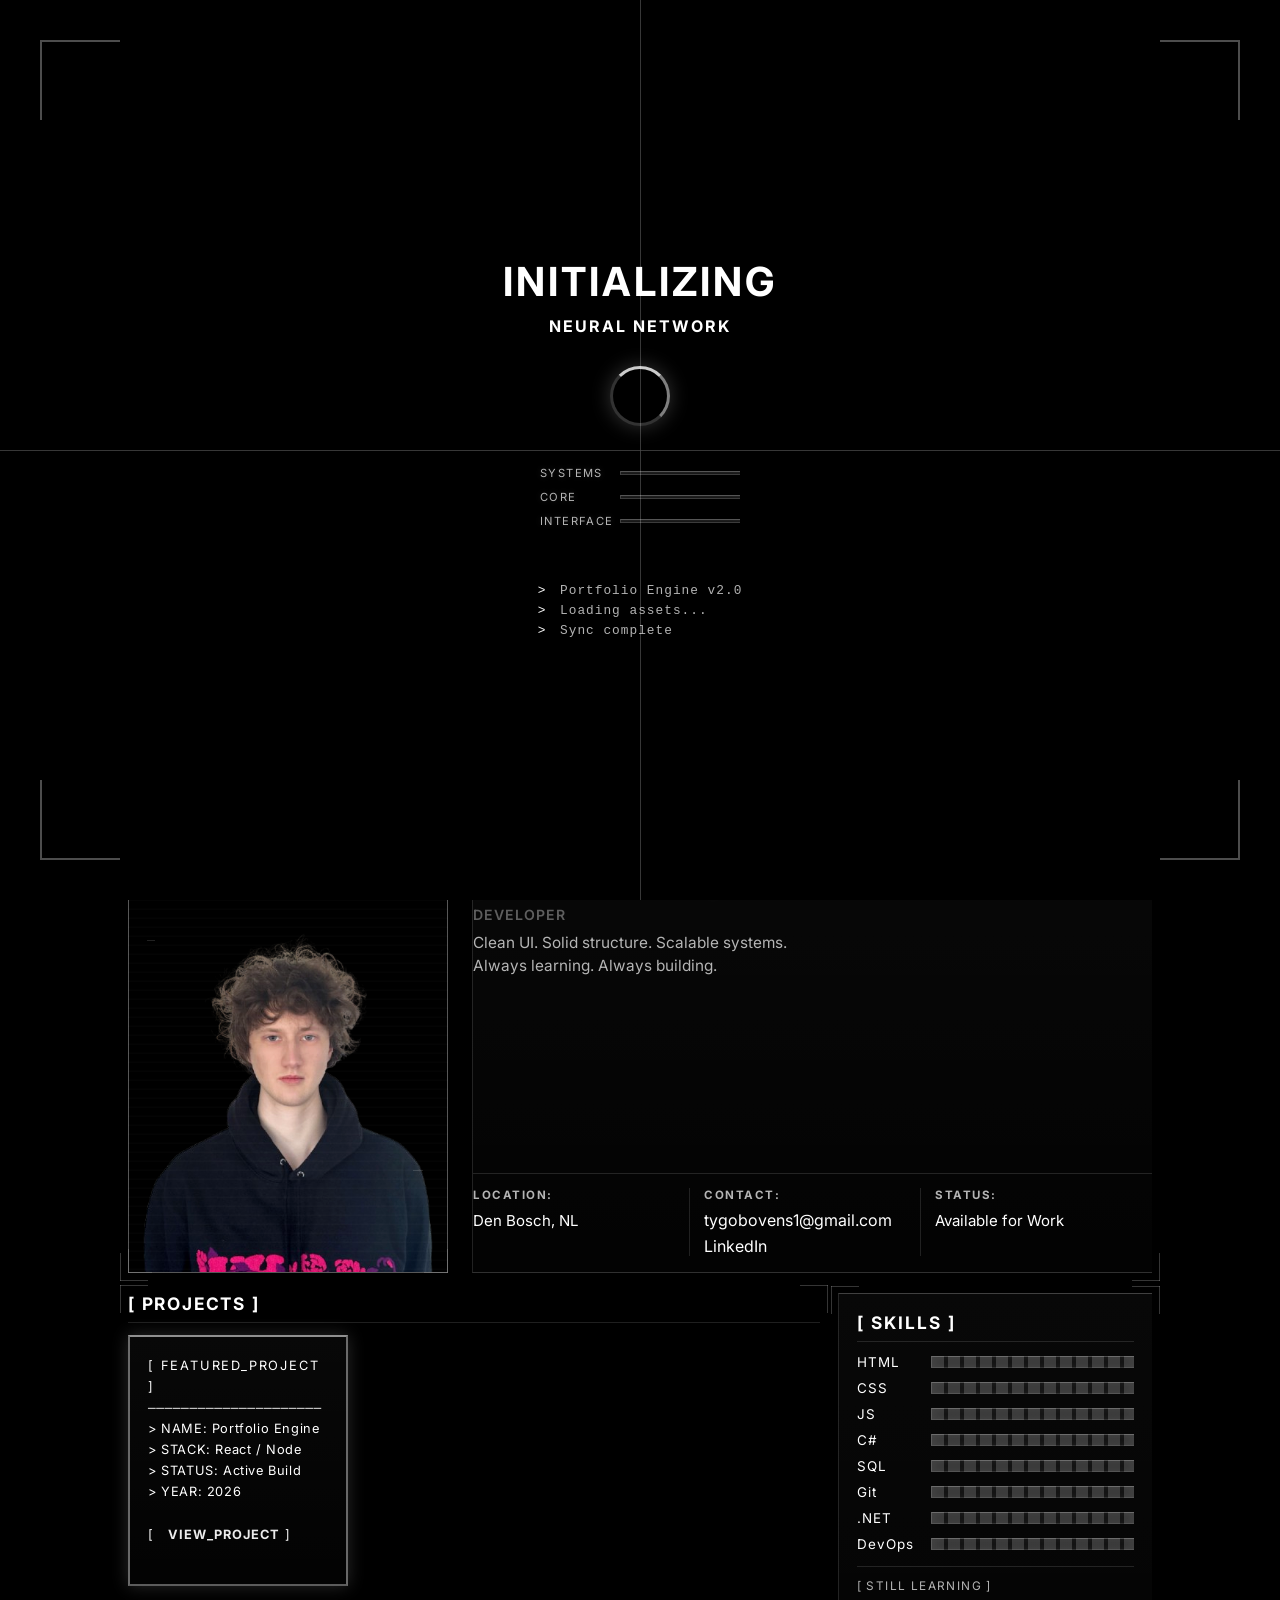
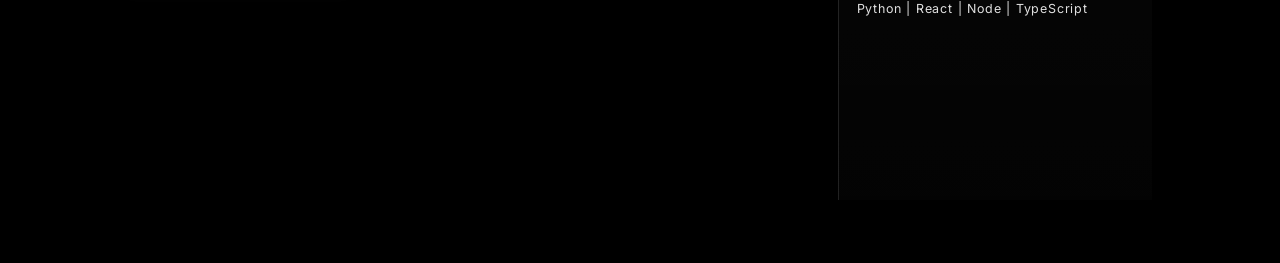
==== commit 26cc6c8b: "modified:   index.html 	modified:   scripts/MainScript.js 	modified:   styles/MainStyles.css" ====
--- a/index.html
+++ b/index.html
@@ -219,14 +219,14 @@
           >
             <h2>[ SKILLS ]</h2>
             <div class="skills-items">
-              <p class="skill-line"><span class="skill-name">HTML</span><span class="skill-bar">████████</span></p>
-              <p class="skill-line"><span class="skill-name">CSS</span><span class="skill-bar">███████</span></p>
-              <p class="skill-line"><span class="skill-name">JS</span><span class="skill-bar">█████</span></p>
-              <p class="skill-line"><span class="skill-name">C#</span><span class="skill-bar">████</span></p>
-              <p class="skill-line"><span class="skill-name">SQL</span><span class="skill-bar">██████</span></p>
-              <p class="skill-line"><span class="skill-name">Git</span><span class="skill-bar">█████</span></p>
-              <p class="skill-line"><span class="skill-name">.NET</span><span class="skill-bar">███</span></p>
-              <p class="skill-line"><span class="skill-name">DevOps</span><span class="skill-bar">██████</span></p>
+              <p class="skill-line"><span class="skill-name">HTML</span><span class="skill-bar" style="--fill: 8;"></span></p>
+              <p class="skill-line"><span class="skill-name">CSS</span><span class="skill-bar" style="--fill: 7;"></span></p>
+              <p class="skill-line"><span class="skill-name">JS</span><span class="skill-bar" style="--fill: 5;"></span></p>
+              <p class="skill-line"><span class="skill-name">C#</span><span class="skill-bar" style="--fill: 4;"></span></p>
+              <p class="skill-line"><span class="skill-name">SQL</span><span class="skill-bar" style="--fill: 6;"></span></p>
+              <p class="skill-line"><span class="skill-name">Git</span><span class="skill-bar" style="--fill: 5;"></span></p>
+              <p class="skill-line"><span class="skill-name">.NET</span><span class="skill-bar" style="--fill: 3;"></span></p>
+              <p class="skill-line"><span class="skill-name">DevOps</span><span class="skill-bar" style="--fill: 6;"></span></p>
             </div>
             <div class="skills-learning">
               <p class="learning-title">[ STILL LEARNING ]</p>
--- a/styles/MainStyles.css
+++ b/styles/MainStyles.css
@@ -224,6 +224,73 @@
   }
 }
 
+@keyframes photoFramePulse {
+  0%,
+  100% {
+    box-shadow:
+      0 0 0 1px rgba(255, 255, 255, 0.16),
+      0 0 16px rgba(255, 255, 255, 0.12);
+  }
+
+  50% {
+    box-shadow:
+      0 0 0 1px rgba(255, 255, 255, 0.28),
+      0 0 24px rgba(255, 255, 255, 0.2);
+  }
+}
+
+@keyframes scanlineDrift {
+  from {
+    background-position: 0 0;
+  }
+
+  to {
+    background-position: 0 28px;
+  }
+}
+
+@keyframes frameDataFlicker {
+  0%,
+  100% {
+    opacity: 0.3;
+  }
+
+  22% {
+    opacity: 0.62;
+  }
+
+  46% {
+    opacity: 0.36;
+  }
+
+  71% {
+    opacity: 0.74;
+  }
+}
+
+@keyframes photoGlitchFlicker {
+  0%,
+  100% {
+    filter: contrast(1.08) saturate(1);
+    opacity: 1;
+  }
+
+  20% {
+    filter: contrast(1.45) saturate(1.25) hue-rotate(-8deg);
+    opacity: 0.92;
+  }
+
+  45% {
+    filter: contrast(0.96) saturate(0.8) hue-rotate(8deg);
+    opacity: 1;
+  }
+
+  75% {
+    filter: contrast(1.34) saturate(1.14) hue-rotate(-5deg);
+    opacity: 0.95;
+  }
+}
+
 
 
 
@@ -259,6 +326,11 @@
   scroll-snap-type: y mandatory;
   overflow-y: scroll;
   scroll-padding-top: 0;
+}
+
+html.loading-lock,
+html.loading-lock body {
+  overflow: hidden;
 }
 
 header,
@@ -325,11 +397,6 @@
   letter-spacing: 3px;
   margin-bottom: var(--loading-title-margin-bottom);
   animation: glitch 3s infinite;
-  border-top: var(--hud-border-top);
-  border-bottom: var(--hud-border-bottom);
-  border-left: var(--hud-border-left);
-  background: var(--hud-panel-bg);
-  padding: 18px 24px;
 }
 
 .loading-title h2 {
@@ -364,11 +431,6 @@
 .loading-status {
   width: var(--status-container-width);
   margin: 0 auto 40px;
-  border-top: var(--hud-border-top);
-  border-bottom: var(--hud-border-bottom);
-  border-left: var(--hud-border-left);
-  background: var(--hud-panel-bg);
-  padding: 14px 12px;
 }
 
 .status-item {
@@ -439,11 +501,6 @@
   letter-spacing: 1px;
   max-width: var(--code-max-width);
   margin: 0 auto;
-  border-top: var(--hud-border-top);
-  border-bottom: var(--hud-border-bottom);
-  border-left: var(--hud-border-left);
-  background: var(--hud-panel-bg);
-  padding: 12px 14px;
 }
 
 .code-line {
@@ -531,7 +588,7 @@
   width: 100%;
   height: 100%;
   opacity: 0.3;
-  z-index: 9900;
+  z-index: 10000;
   pointer-events: none;
 }
 
@@ -562,7 +619,7 @@
   width: 100%;
   height: 100%;
   pointer-events: none;
-  z-index: 9900;
+  z-index: 10001;
 }
 
 .hero-corners .corner {
@@ -754,6 +811,47 @@
   width: min(320px, 30vw);
   flex-shrink: 0;
   position: relative;
+  overflow: hidden;
+  animation: photoFramePulse 3.8s ease-in-out infinite;
+}
+
+.profile-picture::before {
+  content: "";
+  position: absolute;
+  inset: 0;
+  background: repeating-linear-gradient(
+    180deg,
+    rgba(255, 255, 255, 0) 0,
+    rgba(255, 255, 255, 0) 7px,
+    rgba(255, 255, 255, 0.07) 8px,
+    rgba(255, 255, 255, 0.07) 9px
+  );
+  opacity: 0.2;
+  mix-blend-mode: screen;
+  pointer-events: none;
+  z-index: 1;
+  animation: scanlineDrift 7s linear infinite;
+}
+
+.profile-picture::after {
+  content: "";
+  position: absolute;
+  inset: 0;
+  pointer-events: none;
+  z-index: 3;
+  background:
+    linear-gradient(rgba(255, 255, 255, 0.45), rgba(255, 255, 255, 0.45)) left top / 24px 1px no-repeat,
+    linear-gradient(rgba(255, 255, 255, 0.45), rgba(255, 255, 255, 0.45)) left top / 1px 24px no-repeat,
+    linear-gradient(rgba(255, 255, 255, 0.45), rgba(255, 255, 255, 0.45)) right top / 24px 1px no-repeat,
+    linear-gradient(rgba(255, 255, 255, 0.45), rgba(255, 255, 255, 0.45)) right top / 1px 24px no-repeat,
+    linear-gradient(rgba(255, 255, 255, 0.45), rgba(255, 255, 255, 0.45)) left bottom / 24px 1px no-repeat,
+    linear-gradient(rgba(255, 255, 255, 0.45), rgba(255, 255, 255, 0.45)) left bottom / 1px 24px no-repeat,
+    linear-gradient(rgba(255, 255, 255, 0.45), rgba(255, 255, 255, 0.45)) right bottom / 24px 1px no-repeat,
+    linear-gradient(rgba(255, 255, 255, 0.45), rgba(255, 255, 255, 0.45)) right bottom / 1px 24px no-repeat,
+    linear-gradient(rgba(255, 255, 255, 0.38), rgba(255, 255, 255, 0.38)) 6% 22% / 8px 1px no-repeat,
+    linear-gradient(rgba(255, 255, 255, 0.38), rgba(255, 255, 255, 0.38)) 92% 76% / 10px 1px no-repeat;
+  opacity: 0.34;
+  animation: frameDataFlicker 2.6s steps(2, end) infinite;
 }
 
 .unit-id {
@@ -765,17 +863,33 @@
   position: absolute;
   top: 10px;
   left: 10px;
-  z-index: 2;
+  z-index: 4;
   background: rgba(0, 0, 0, 0.42);
   padding: 4px 8px;
 }
 
 .profile-picture img {
+  position: relative;
+  z-index: 0;
   width: 100%;
   display: block;
   border: 1px solid rgba(255, 255, 255, 0.34);
   filter: contrast(1.08);
   box-shadow: 0 0 0 1px rgba(255, 255, 255, 0.18), 0 0 18px rgba(255, 255, 255, 0.14);
+  transition: transform 0.28s ease, filter 0.28s ease;
+}
+
+.profile-picture:hover::before {
+  opacity: 0.3;
+  animation-duration: 3.5s;
+}
+
+.profile-picture:hover::after {
+  opacity: 0.72;
+}
+
+.profile-picture:hover img {
+  transform: scale(1.018);
 }
 
 .profile-info {
@@ -1064,12 +1178,14 @@
   border-top: 2px solid rgba(255, 255, 255, 0.56);
   border-bottom: 2px solid rgba(255, 255, 255, 0.34);
   border-left: 2px solid rgba(255, 255, 255, 0.4);
+  border-right: 2px solid rgba(255, 255, 255, 0.4);
   box-shadow: 0 0 16px rgba(255, 255, 255, 0.16);
 }
 
 .featured-project:hover {
   border-top-color: rgba(255, 255, 255, 0.72);
   border-left-color: rgba(255, 255, 255, 0.54);
+  border-right-color: rgba(255, 255, 255, 0.54);
   box-shadow: 0 0 22px rgba(255, 255, 255, 0.2);
 }
 
@@ -1134,11 +1250,46 @@
 }
 
 .skill-bar {
-  color: var(--secondary-text-color);
-  letter-spacing: 2px;
-  text-shadow: 0 0 4px rgba(255, 255, 255, 0.2);
-  animation: skillShine 2.8s ease-in-out infinite;
-  transition: color 0.24s ease;
+  --fill: 5;
+  --segment-size: 12px;
+  --segment-gap: 4px;
+  position: relative;
+  display: block;
+  flex: 1;
+  min-width: 120px;
+  height: 12px;
+  border-top: 1px solid rgba(255, 255, 255, 0.26);
+  border-bottom: 1px solid rgba(255, 255, 255, 0.14);
+  border-left: 1px solid rgba(255, 255, 255, 0.18);
+  background:
+    repeating-linear-gradient(
+      90deg,
+      rgba(255, 255, 255, 0.2) 0 var(--segment-size),
+      rgba(255, 255, 255, 0.04) var(--segment-size) calc(var(--segment-size) + var(--segment-gap))
+    );
+  box-shadow: inset 0 0 8px rgba(255, 255, 255, 0.08);
+  overflow: hidden;
+}
+
+.skill-bar::after {
+  content: "";
+  position: absolute;
+  top: 0;
+  left: 0;
+  height: 100%;
+  width: 0;
+  background:
+    repeating-linear-gradient(
+      90deg,
+      rgba(255, 255, 255, 0.95) 0 var(--segment-size),
+      rgba(255, 255, 255, 0.22) var(--segment-size) calc(var(--segment-size) + var(--segment-gap))
+    );
+  box-shadow: 0 0 10px rgba(255, 255, 255, 0.2);
+  transition: width 1s steps(10, end);
+}
+
+.skills-panel.skills-visible .skill-bar::after {
+  width: calc((var(--fill) / 10) * 100%);
 }
 
 .skill-line:hover {
@@ -1149,6 +1300,12 @@
 .skill-line:hover .skill-name,
 .skill-line:hover .skill-bar {
   color: rgba(255, 255, 255, 0.98);
+}
+
+.skill-line:hover .skill-bar {
+  box-shadow:
+    inset 0 0 10px rgba(255, 255, 255, 0.12),
+    0 0 12px rgba(255, 255, 255, 0.14);
 }
 
 .skills-learning {
@@ -1441,5 +1598,12 @@
     gap: 8px;
   }
 
-}
-
+  .skill-bar {
+    --segment-size: 9px;
+    --segment-gap: 3px;
+    min-width: 92px;
+    height: 10px;
+  }
+
+}
+
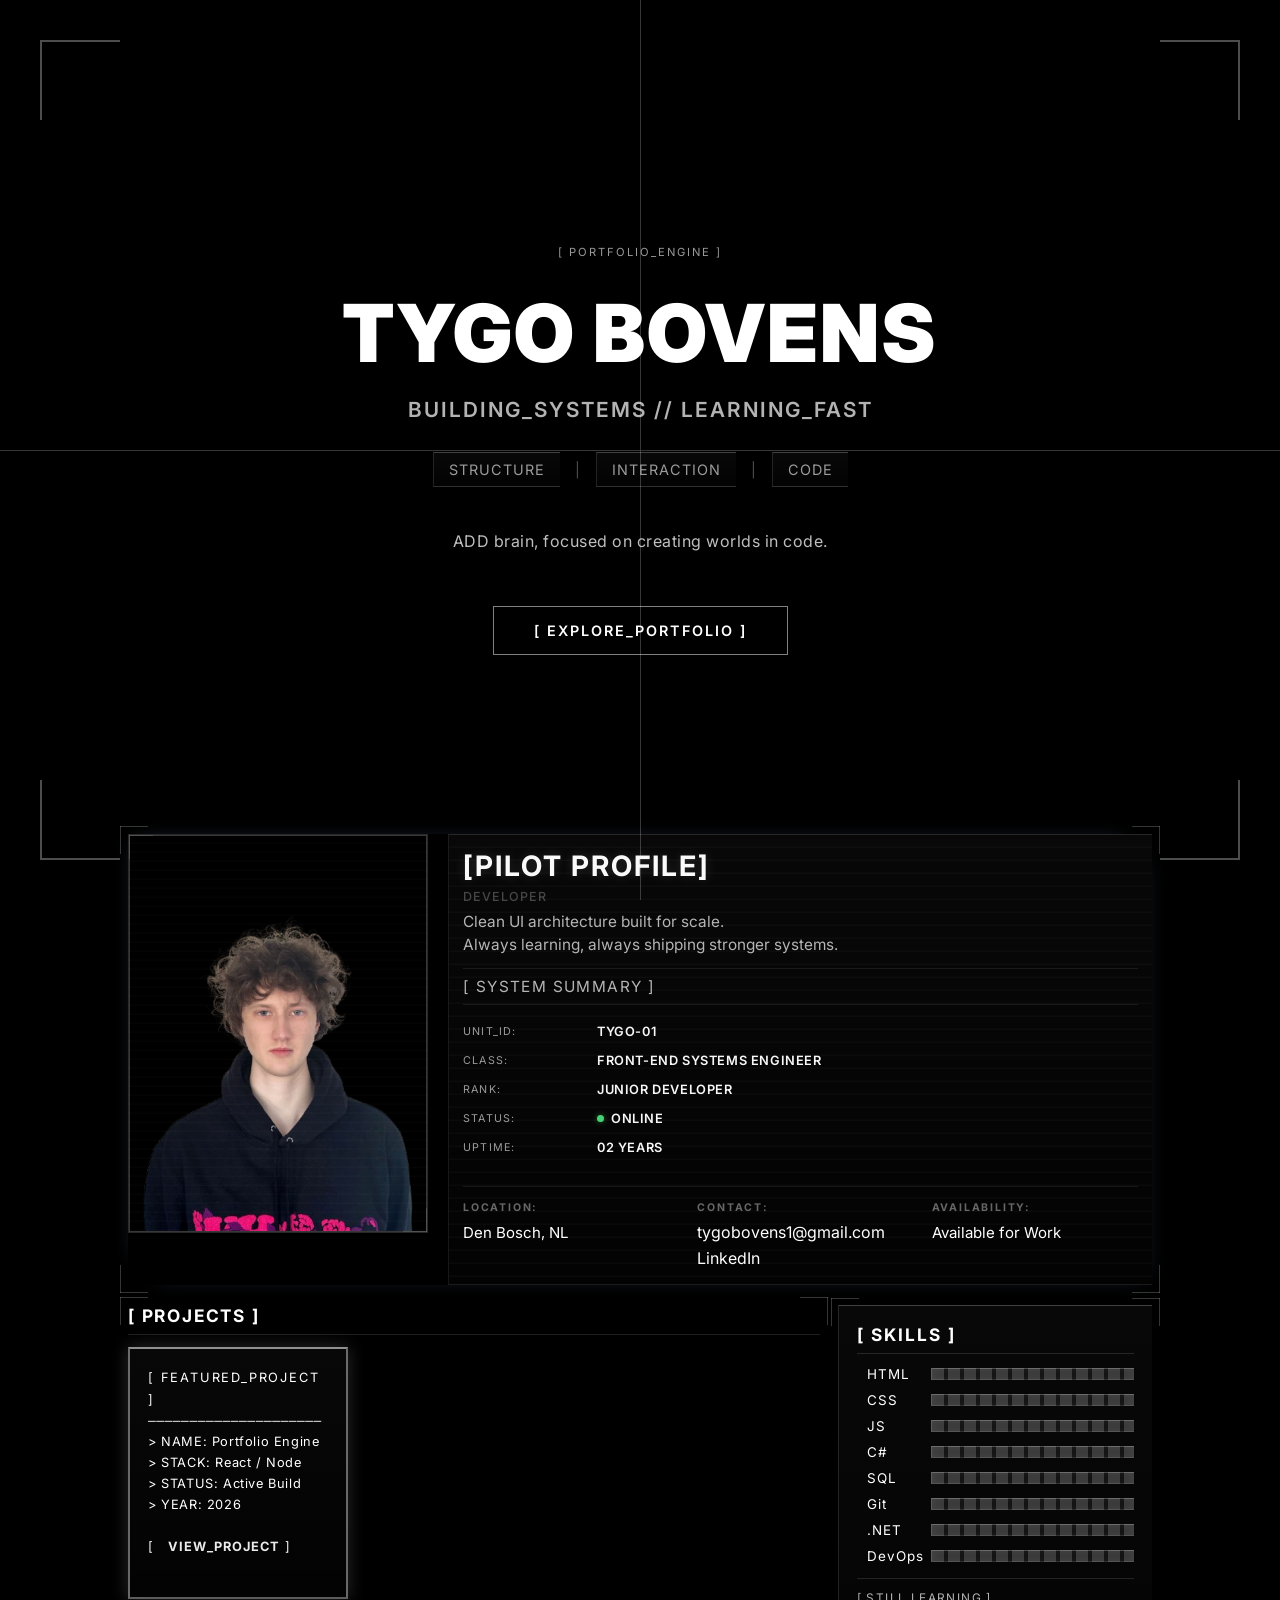
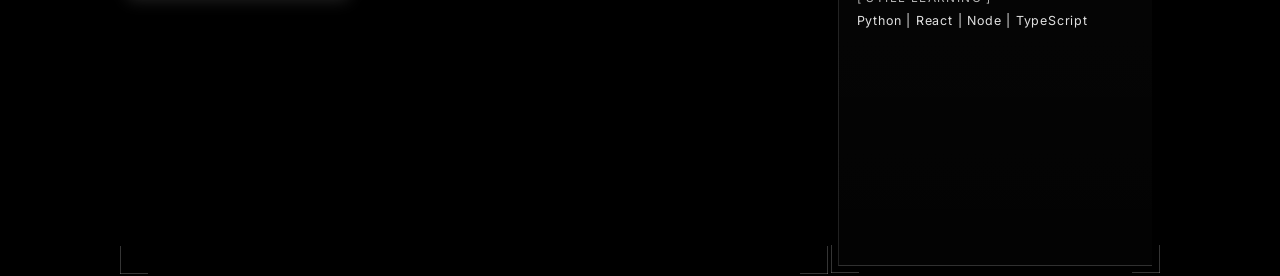
==== commit 1f220ed1: "new file:   images/noise.png 	modified:   index.html 	modified:   scripts/MainScript.js 	modified:  " ====
--- a/index.html
+++ b/index.html
@@ -65,7 +65,6 @@
     <!-- header -->
 
     <header id="hero" class="hero">
-      <div class="hero-grid"></div>
       <div class="hero-lines">
         <div class="line horizontal"></div>
         <div class="line vertical"></div>
@@ -107,22 +106,36 @@
       <section id="profile-section" class="profile-section">
         <div class="profile-top frame-corners">
           <div class="profile-picture">
-            <p class="unit-id">UNIT ID: TYGO-01</p>
-            <img
-              src="images/tygo-bovens.png"
-              alt="Tygo bovens profile picture"
-            />
-          </div>
+            <div class="profile-image-frame">
+              <img
+                src="images/tygo-bovens.png"
+                alt="Tygo bovens profile picture"
+              />
+            </div>
+          </div>
+
           <div class="profile-info">
             <div class="profile-header">
               <h2 class="work-title">[PILOT PROFILE]</h2>
               <h3>Developer</h3>
               <p>
-                Clean UI. Solid structure. Scalable systems. <br />Always
-                learning. Always building.
+                Clean UI architecture built for scale.<br />Always learning,
+                always shipping stronger systems.
               </p>
-            </div>
-            
+
+              <div class="system-summary">
+                <p class="summary-title">[ SYSTEM SUMMARY ]</p>
+              </div>
+            </div>
+
+            <div class="identity-stack">
+              <p class="identity-item"><span class="identity-label">UNIT_ID:</span><span class="identity-value">TYGO-01</span></p>
+              <p class="identity-item"><span class="identity-label">CLASS:</span><span class="identity-value">Front-End Systems Engineer</span></p>
+              <p class="identity-item"><span class="identity-label">RANK:</span><span class="identity-value">Junior Developer</span></p>
+              <p class="identity-item"><span class="identity-label">STATUS:</span><span class="identity-value identity-status"><span class="active-dot" aria-hidden="true"></span><span>ONLINE</span></span></p>
+              <p class="identity-item"><span class="identity-label">UPTIME:</span><span class="identity-value">02 Years</span></p>
+            </div>
+
             <div class="profile-details">
               <div class="profile-location">
                 <h4>Location:</h4>
@@ -131,10 +144,10 @@
               <div class="profile-contact">
                 <h4>Contact:</h4>
                 <a href="mailto:tygobovens1@gmail.com">tygobovens1@gmail.com</a>
-                <a href="www.linkedin.com/in/tygo-bovens" target="_blank">LinkedIn</a>
+                <a href="https://www.linkedin.com/in/tygo-bovens" target="_blank">LinkedIn</a>
               </div>
               <div class="profile-status">
-                <h4>Status:</h4>
+                <h4>Availability:</h4>
                 <p>Available for Work</p>
               </div>
             </div>
--- a/styles/MainStyles.css
+++ b/styles/MainStyles.css
@@ -804,18 +804,29 @@
   display: flex;
   align-items: stretch;
   justify-content: flex-start;
-  gap: 24px;
+  gap: 20px;
+  animation: fadeInUp 0.8s ease both;
+  box-shadow:
+    -10px -10px 20px -20px rgba(140, 175, 255, 0.35),
+    10px 10px 20px -20px rgba(140, 175, 255, 0.3);
 }
 
 .profile-picture {
-  width: min(320px, 30vw);
-  flex-shrink: 0;
+  width: min(300px, 31vw);
+  flex: 0 0 min(300px, 31vw);
+  display: flex;
+  flex-direction: column;
+  gap: 8px;
+}
+
+.profile-image-frame {
   position: relative;
   overflow: hidden;
+  border: 1px solid rgba(255, 255, 255, 0.16);
   animation: photoFramePulse 3.8s ease-in-out infinite;
 }
 
-.profile-picture::before {
+.profile-image-frame::before {
   content: "";
   position: absolute;
   inset: 0;
@@ -833,91 +844,84 @@
   animation: scanlineDrift 7s linear infinite;
 }
 
-.profile-picture::after {
+.profile-image-frame::after {
   content: "";
   position: absolute;
   inset: 0;
   pointer-events: none;
   z-index: 3;
   background:
-    linear-gradient(rgba(255, 255, 255, 0.45), rgba(255, 255, 255, 0.45)) left top / 24px 1px no-repeat,
-    linear-gradient(rgba(255, 255, 255, 0.45), rgba(255, 255, 255, 0.45)) left top / 1px 24px no-repeat,
-    linear-gradient(rgba(255, 255, 255, 0.45), rgba(255, 255, 255, 0.45)) right top / 24px 1px no-repeat,
-    linear-gradient(rgba(255, 255, 255, 0.45), rgba(255, 255, 255, 0.45)) right top / 1px 24px no-repeat,
-    linear-gradient(rgba(255, 255, 255, 0.45), rgba(255, 255, 255, 0.45)) left bottom / 24px 1px no-repeat,
-    linear-gradient(rgba(255, 255, 255, 0.45), rgba(255, 255, 255, 0.45)) left bottom / 1px 24px no-repeat,
-    linear-gradient(rgba(255, 255, 255, 0.45), rgba(255, 255, 255, 0.45)) right bottom / 24px 1px no-repeat,
-    linear-gradient(rgba(255, 255, 255, 0.45), rgba(255, 255, 255, 0.45)) right bottom / 1px 24px no-repeat,
-    linear-gradient(rgba(255, 255, 255, 0.38), rgba(255, 255, 255, 0.38)) 6% 22% / 8px 1px no-repeat,
-    linear-gradient(rgba(255, 255, 255, 0.38), rgba(255, 255, 255, 0.38)) 92% 76% / 10px 1px no-repeat;
-  opacity: 0.34;
-  animation: frameDataFlicker 2.6s steps(2, end) infinite;
-}
-
-.unit-id {
-  margin-bottom: 0;
-  font-family: "Inter", monospace;
-  font-size: 0.72rem;
-  letter-spacing: 1.2px;
-  color: rgba(255, 255, 255, 0.78);
-  position: absolute;
-  top: 10px;
-  left: 10px;
-  z-index: 4;
-  background: rgba(0, 0, 0, 0.42);
-  padding: 4px 8px;
-}
-
-.profile-picture img {
+    linear-gradient(rgba(255, 255, 255, 0.42), rgba(255, 255, 255, 0.42)) left top / 24px 1px no-repeat,
+    linear-gradient(rgba(255, 255, 255, 0.42), rgba(255, 255, 255, 0.42)) left top / 1px 24px no-repeat,
+    linear-gradient(rgba(255, 255, 255, 0.42), rgba(255, 255, 255, 0.42)) right bottom / 24px 1px no-repeat,
+    linear-gradient(rgba(255, 255, 255, 0.42), rgba(255, 255, 255, 0.42)) right bottom / 1px 24px no-repeat;
+  opacity: 0.3;
+  animation: frameDataFlicker 3s steps(2, end) infinite;
+}
+
+.profile-image-frame img {
   position: relative;
   z-index: 0;
   width: 100%;
   display: block;
-  border: 1px solid rgba(255, 255, 255, 0.34);
+  border: 1px solid rgba(255, 255, 255, 0.22);
   filter: contrast(1.08);
-  box-shadow: 0 0 0 1px rgba(255, 255, 255, 0.18), 0 0 18px rgba(255, 255, 255, 0.14);
+  box-shadow:
+    0 0 0 1px rgba(255, 255, 255, 0.12),
+    0 0 26px rgba(120, 170, 255, 0.18);
   transition: transform 0.28s ease, filter 0.28s ease;
 }
 
-.profile-picture:hover::before {
-  opacity: 0.3;
+.profile-image-frame:hover::before {
+  opacity: 0.28;
   animation-duration: 3.5s;
 }
 
-.profile-picture:hover::after {
-  opacity: 0.72;
-}
-
-.profile-picture:hover img {
+.profile-image-frame:hover::after {
+  opacity: 0.65;
+}
+
+.profile-image-frame:hover img {
   transform: scale(1.018);
 }
 
 .profile-info {
   display: flex;
   flex-direction: column;
-  justify-content: space-between;
-  width: 100%;
-  gap: 16px;
-  border-top: var(--hud-border-top);
-  border-bottom: var(--hud-border-bottom);
-  border-left: var(--hud-border-left);
+  justify-content: flex-start;
+  width: 65%;
+  flex: 1 1 65%;
+  gap: 10px;
+  border-top: 1px solid rgba(255, 255, 255, 0.14);
+  border-bottom: 1px solid rgba(255, 255, 255, 0.08);
+  border-left: 1px solid rgba(255, 255, 255, 0.08);
   background: var(--hud-panel-bg);
-  padding: 16px 0;
-}
-
-.profile-contact a {
-  display: block;
-  margin-bottom: 6px;
-}
-
-.profile-contact a:last-child {
-  margin-bottom: 0;
+  padding: 14px 14px;
+  position: relative;
+}
+
+.profile-info::before {
+  content: "";
+  position: absolute;
+  inset: 0;
+  pointer-events: none;
+  background: repeating-linear-gradient(
+    180deg,
+    rgba(255, 255, 255, 0) 0,
+    rgba(255, 255, 255, 0) 11px,
+    rgba(255, 255, 255, 0.03) 12px,
+    rgba(255, 255, 255, 0.03) 13px
+  );
+  opacity: 0.8;
+  animation: scanlineDrift 12s linear infinite;
 }
 
 .profile-header {
   display: flex;
   flex-direction: column;
-  gap: 8px;
+  gap: 6px;
+  position: relative;
+  z-index: 1;
 }
 
 .profile-header h2 {
@@ -933,43 +937,142 @@
   font-family: "Inter", monospace;
   letter-spacing: 1px;
   text-transform: uppercase;
-  font-size: clamp(0.86rem, 1.1vw, 1rem);
-  font-weight: 600;
+  font-size: clamp(0.78rem, 0.95vw, 0.9rem);
+  font-weight: 500;
   color: var(--secondary-text-color);
-  opacity: 0.5;
+  opacity: 0.36;
 }
 
 .profile-header p {
   color: var(--secondary-text-color);
   line-height: 1.5;
   font-size: 0.96rem;
-  max-width: 62ch;
+  max-width: 44ch;
+  margin: 0;
+}
+
+.system-summary {
+  margin-top: 6px;
+  border-top: 1px solid rgba(255, 255, 255, 0.08);
+  border-bottom: 1px solid rgba(255, 255, 255, 0.08);
+  padding: 6px 0;
+  display: flex;
+  flex-direction: column;
+  gap: 6px;
+}
+
+.summary-title {
+  font-family: "Inter", monospace;
+  font-size: 0.68rem;
+  letter-spacing: 1.4px;
+  text-transform: uppercase;
+  color: rgba(255, 255, 255, 0.86);
+  margin-bottom: 2px;
+}
+
+.summary-line {
+  margin: 0;
+  display: grid;
+  grid-template-columns: 132px minmax(0, 1fr);
+  align-items: center;
+  gap: 8px;
+  font-family: "Inter", monospace;
+  text-transform: uppercase;
+  letter-spacing: 0.7px;
+}
+
+.summary-label {
+  color: rgba(255, 255, 255, 0.56);
+  font-size: 0.66rem;
+}
+
+.summary-value {
+  color: rgba(255, 255, 255, 0.9);
+  font-size: 0.69rem;
+}
+
+.identity-stack {
+  margin-top: 2px;
+  padding: 0;
+  position: relative;
+  z-index: 1;
+}
+
+.identity-item {
+  margin: 0;
+  padding: 6px 0;
+  border-bottom: none;
+  display: grid;
+  grid-template-columns: minmax(92px, 120px) minmax(0, 1fr);
+  column-gap: 14px;
+  align-items: center;
+}
+
+.identity-label,
+.identity-value {
+  font-family: "Inter", monospace;
+  text-transform: uppercase;
+}
+
+.identity-label {
+  display: block;
+  font-size: 0.67rem;
+  letter-spacing: 1.2px;
+  color: rgba(255, 255, 255, 0.6);
+  padding: 2px 0;
+}
+
+.identity-value {
+  display: inline-block;
+  font-size: 0.8rem;
+  letter-spacing: 0.6px;
+  color: rgba(255, 255, 255, 0.97);
+  font-weight: 600;
+  text-align: left;
+  justify-self: start;
+}
+
+.identity-status {
+  display: inline-flex;
+  align-items: center;
+  justify-content: flex-start;
+  gap: 7px;
+}
+
+.active-dot {
+  width: 7px;
+  height: 7px;
+  border-radius: 50%;
+  background: var(--accent);
+  box-shadow: 0 0 6px rgba(101, 228, 101, 0.45);
+  animation: statusPulse 1.7s ease-in-out infinite;
 }
 
 .profile-details {
   display: flex;
   flex-wrap: wrap;
-  gap: 14px;
-  border-top: 1px solid rgba(255, 255, 255, 0.13);
-  padding-top: 14px;
+  gap: 28px;
+  margin-top: 14px;
+  border-top: 1px solid rgba(255, 255, 255, 0.08);
+  padding: 14px 0 2px;
+  position: relative;
+  z-index: 1;
 }
 
 .profile-details div {
-  flex: 1 1 210px;
-  padding-right: 12px;
-}
-
-.profile-details div:not(:last-child) {
-  border-right: 1px solid rgba(255, 255, 255, 0.12);
+  flex: 1 1 0;
+  min-width: 170px;
+  padding-right: 0;
 }
 
 .profile-details h4 {
   margin-bottom: 8px;
   font-family: "Inter", monospace;
-  letter-spacing: 1.5px;
+  letter-spacing: 1.8px;
   text-transform: uppercase;
-  font-size: 0.72rem;
+  font-size: 0.66rem;
   color: var(--secondary-text-color);
+  opacity: 0.56;
 }
 
 .profile-location p,
@@ -978,16 +1081,13 @@
   line-height: 1.45;
 }
 
-.profile-stack {
-  display: grid;
-  grid-template-columns: repeat(2, minmax(0, 1fr));
-  gap: 6px 14px;
-}
-
-.profile-stack p {
-  font-size: 0.82rem;
-  letter-spacing: 0.4px;
-  color: rgba(255, 255, 255, 0.82);
+.profile-contact a {
+  display: block;
+  margin-bottom: 6px;
+}
+
+.profile-contact a:last-child {
+  margin-bottom: 0;
 }
 
 .frame-corners {
@@ -1244,9 +1344,22 @@
 .skills-panel.skills-visible .skill-line:nth-child(8) { animation-delay: 0.32s; }
 
 .skill-name {
+  position: relative;
+  display: inline-block;
   width: 8ch;
+  padding-left: 10px;
   color: var(--main-text-color);
   transition: color 0.24s ease;
+}
+
+.skill-name::before {
+  content: ">";
+  position: absolute;
+  left: 0;
+  top: 0;
+  opacity: 0;
+  transform: translateX(-2px);
+  transition: opacity 0.2s ease, transform 0.2s ease;
 }
 
 .skill-bar {
@@ -1302,6 +1415,11 @@
   color: rgba(255, 255, 255, 0.98);
 }
 
+.skill-line:hover .skill-name::before {
+  opacity: 1;
+  transform: translateX(0);
+}
+
 .skill-line:hover .skill-bar {
   box-shadow:
     inset 0 0 10px rgba(255, 255, 255, 0.12),
@@ -1409,6 +1527,10 @@
     align-self: center;
   }
 
+  .profile-info {
+    padding: 18px 14px;
+  }
+
   .project-projects {
     grid-template-columns: repeat(2, minmax(0, 1fr));
     grid-template-rows: auto;
@@ -1494,25 +1616,12 @@
       linear-gradient(rgba(255, 255, 255, 0.28), rgba(255, 255, 255, 0.28)) right bottom / 1px 20px no-repeat;
   }
 
-  .profile-details {
-    flex-direction: column;
-    gap: 14px;
-  }
-
-  .profile-details div {
-    padding-right: 0;
-    border-right: none;
-    padding-bottom: 12px;
-    border-bottom: 1px solid rgba(255, 255, 255, 0.12);
-  }
-
-  .profile-details div:last-child {
-    border-bottom: none;
-    padding-bottom: 0;
-  }
-
-  .profile-stack {
-    grid-template-columns: repeat(3, minmax(0, 1fr));
+  .profile-picture {
+    width: min(280px, 100%);
+  }
+
+  .profile-info {
+    padding: 16px 12px;
   }
 
   .project-pre {
@@ -1548,18 +1657,18 @@
     opacity: 0.5;
   }
 
-  .profile-header p {
-    font-size: 0.9rem;
-    line-height: 1.35;
-  }
-
-  .profile-details {
-    gap: 10px;
-    padding-top: 10px;
-  }
-
-  .profile-details div {
-    padding-bottom: 8px;
+  .identity-label {
+    font-size: 0.58rem;
+  }
+
+  .identity-value,
+  .identity-status {
+    font-size: 0.6rem;
+  }
+
+  .identity-status {
+    letter-spacing: 0.8px;
+    gap: 5px;
   }
 
   .hero-subtitle {
@@ -1576,10 +1685,6 @@
     width: 100%;
     padding: 12px 16px;
     font-size: 0.8rem;
-  }
-
-  .profile-stack {
-    grid-template-columns: repeat(2, minmax(0, 1fr));
   }
 
   .project-pre {
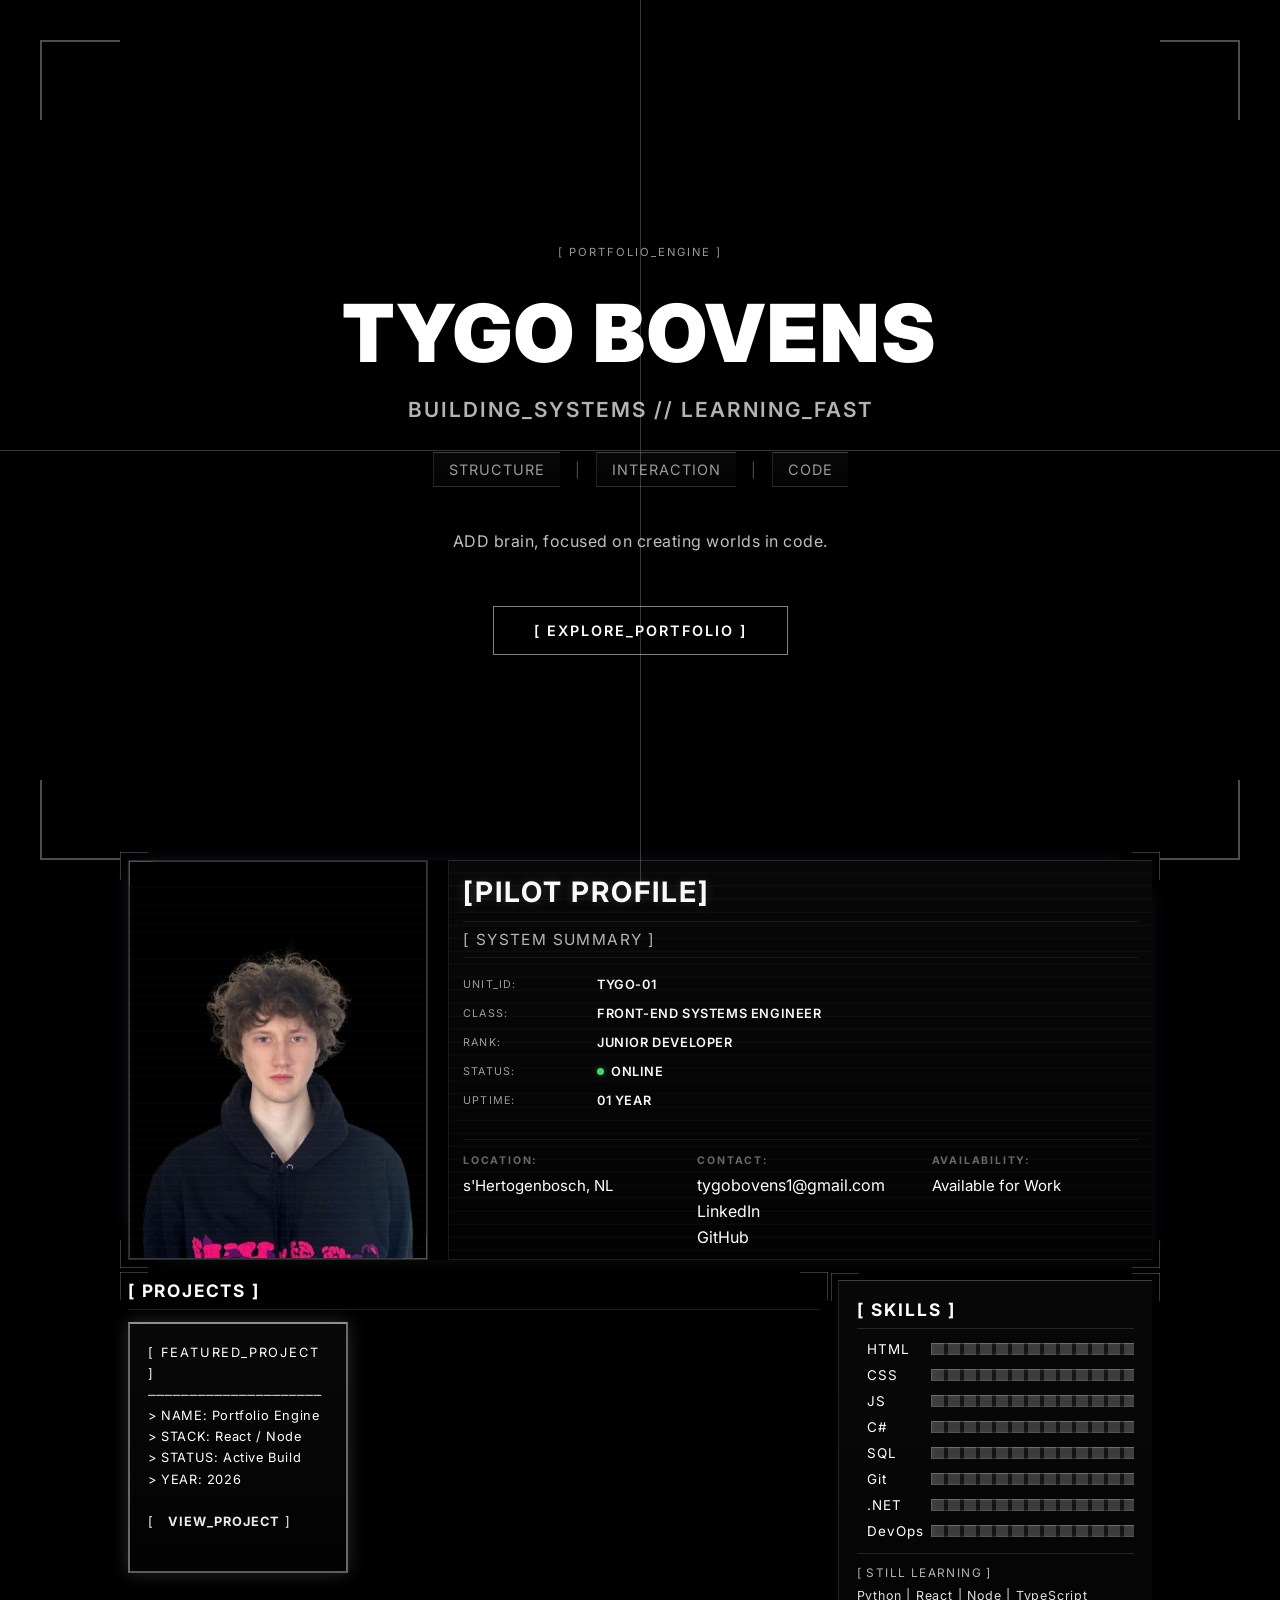
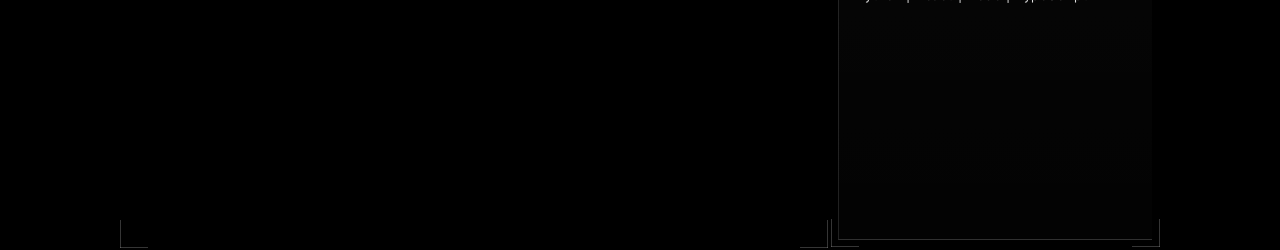
==== commit 0295e35f: "Add under-construction project page and link project cards" ====
--- a/index.html
+++ b/index.html
@@ -117,11 +117,7 @@
           <div class="profile-info">
             <div class="profile-header">
               <h2 class="work-title">[PILOT PROFILE]</h2>
-              <h3>Developer</h3>
-              <p>
-                Clean UI architecture built for scale.<br />Always learning,
-                always shipping stronger systems.
-              </p>
+              
 
               <div class="system-summary">
                 <p class="summary-title">[ SYSTEM SUMMARY ]</p>
@@ -133,18 +129,19 @@
               <p class="identity-item"><span class="identity-label">CLASS:</span><span class="identity-value">Front-End Systems Engineer</span></p>
               <p class="identity-item"><span class="identity-label">RANK:</span><span class="identity-value">Junior Developer</span></p>
               <p class="identity-item"><span class="identity-label">STATUS:</span><span class="identity-value identity-status"><span class="active-dot" aria-hidden="true"></span><span>ONLINE</span></span></p>
-              <p class="identity-item"><span class="identity-label">UPTIME:</span><span class="identity-value">02 Years</span></p>
+              <p class="identity-item"><span class="identity-label">UPTIME:</span><span class="identity-value">01 Year</span></p>
             </div>
 
             <div class="profile-details">
               <div class="profile-location">
                 <h4>Location:</h4>
-                <p>Den Bosch, NL</p>
+                <p>s'Hertogenbosch, NL</p>
               </div>
               <div class="profile-contact">
                 <h4>Contact:</h4>
                 <a href="mailto:tygobovens1@gmail.com">tygobovens1@gmail.com</a>
                 <a href="https://www.linkedin.com/in/tygo-bovens" target="_blank">LinkedIn</a>
+                <a href="https://github.com/tygobovens1-svg" target="_blank">GitHub</a>
               </div>
               <div class="profile-status">
                 <h4>Availability:</h4>
@@ -170,7 +167,7 @@
 > STATUS: Active Build
 > YEAR: 2026
 
-[ <a class="project-link" href="">VIEW_PROJECT</a> ]
+[ <a class="project-link" href="project-under-construction.html">VIEW_PROJECT</a> ]
             </pre>
               <pre class="project-pre">
 <span class="project-card-title">[ PROJECT_02 ]</span>
@@ -180,7 +177,7 @@
 > STATUS: Completed
 > YEAR: 2025
 
-[ <a class="project-link" href="">VIEW_PROJECT</a> ]
+[ <a class="project-link" href="project-under-construction.html">VIEW_PROJECT</a> ]
             </pre>
               <pre class="project-pre">
 <span class="project-card-title">[ PROJECT_03 ]</span>
@@ -190,7 +187,7 @@
 > STATUS: Completed
 > YEAR: 2025
 
-[ <a class="project-link" href="">VIEW_PROJECT</a> ]
+[ <a class="project-link" href="project-under-construction.html">VIEW_PROJECT</a> ]
             </pre>
             <pre class="project-pre">
 <span class="project-card-title">[ PROJECT_04 ]</span>
@@ -200,7 +197,7 @@
 > STATUS: Completed
 > YEAR: 2025
 
-[ <a class="project-link" href="">VIEW_PROJECT</a> ]
+[ <a class="project-link" href="project-under-construction.html">VIEW_PROJECT</a> ]
             </pre>
             <pre class="project-pre">
 <span class="project-card-title">[ PROJECT_03 ]</span>
@@ -210,7 +207,7 @@
 > STATUS: Completed
 > YEAR: 2025
 
-[ <a class="project-link" href="">VIEW_PROJECT</a> ]
+[ <a class="project-link" href="project-under-construction.html">VIEW_PROJECT</a> ]
             </pre>
             <pre class="project-pre">
 <span class="project-card-title">[ PROJECT_04 ]</span>
@@ -220,7 +217,7 @@
 > STATUS: Completed
 > YEAR: 2025
 
-[ <a class="project-link" href="">VIEW_PROJECT</a> ]
+[ <a class="project-link" href="project-under-construction.html">VIEW_PROJECT</a> ]
             </pre>
             </div>
           </div>
--- a/styles/MainStyles.css
+++ b/styles/MainStyles.css
@@ -326,6 +326,7 @@
   scroll-snap-type: y mandatory;
   overflow-y: scroll;
   scroll-padding-top: 0;
+  cursor: default;
 }
 
 html.loading-lock,
@@ -342,6 +343,47 @@
 a{
   text-decoration: none;
   color: var(--main-text-color);
+}
+
+/* Cursor behavior */
+h1,
+h2,
+h3,
+h4,
+h5,
+h6,
+p,
+span,
+li,
+dt,
+dd,
+figcaption,
+blockquote,
+small,
+strong,
+em,
+b,
+i,
+u,
+label {
+  cursor: default;
+}
+
+a,
+button,
+.clickable {
+  cursor: pointer;
+}
+
+input[type="text"],
+input[type="search"],
+input[type="email"],
+input[type="password"],
+input[type="url"],
+input[type="tel"],
+textarea,
+[contenteditable="true"] {
+  cursor: text;
 }
 
 
@@ -754,7 +796,6 @@
   padding: 15px 40px;
   font-size: 0.9rem;
   font-family: "Inter", monospace;
-  cursor: pointer;
   transition: all 0.4s ease;
   letter-spacing: 2px;
   text-transform: uppercase;
@@ -800,6 +841,8 @@
 }
 
 .profile-top {
+  --pilot-photo-width: min(300px, 31vw);
+  --pilot-photo-height: calc(var(--pilot-photo-width) * 1.333333);
   width: var(--second-page-width);
   display: flex;
   align-items: stretch;
@@ -812,8 +855,8 @@
 }
 
 .profile-picture {
-  width: min(300px, 31vw);
-  flex: 0 0 min(300px, 31vw);
+  width: var(--pilot-photo-width);
+  flex: 0 0 var(--pilot-photo-width);
   display: flex;
   flex-direction: column;
   gap: 8px;
@@ -822,6 +865,7 @@
 .profile-image-frame {
   position: relative;
   overflow: hidden;
+  height: var(--pilot-photo-height);
   border: 1px solid rgba(255, 255, 255, 0.16);
   animation: photoFramePulse 3.8s ease-in-out infinite;
 }
@@ -863,7 +907,9 @@
   position: relative;
   z-index: 0;
   width: 100%;
+  height: 100%;
   display: block;
+  object-fit: cover;
   border: 1px solid rgba(255, 255, 255, 0.22);
   filter: contrast(1.08);
   box-shadow:
@@ -891,6 +937,8 @@
   justify-content: flex-start;
   width: 65%;
   flex: 1 1 65%;
+  height: var(--pilot-photo-height);
+  overflow: auto;
   gap: 10px;
   border-top: 1px solid rgba(255, 255, 255, 0.14);
   border-bottom: 1px solid rgba(255, 255, 255, 0.08);
@@ -1128,7 +1176,7 @@
 .frame-corners:focus-within::after {
   opacity: 1;
   transform: scale(1.010);
-  filter: drop-shadow(0 0 6px rgba(255, 255, 255, 0.28));
+  filter: brightness(1.6) drop-shadow(0 0 10px rgba(255, 255, 255, 0.5));
 }
 
 .profile-subsection {
@@ -1480,7 +1528,7 @@
 
 
 /* Responsive Design */
-@media (max-width: 1200px) {
+@media (max-width: 767px) {
   :root {
     --second-page-width: min(88%, 1200px);
     --panel-gap: 14px;
@@ -1496,7 +1544,7 @@
   }
 }
 
-@media (max-width: 992px) {
+@media (max-width: 767px) {
   :root {
     --second-page-width: min(90%, 1200px);
     --project-panel-height: auto;
@@ -1520,6 +1568,8 @@
     flex-direction: column;
     gap: 20px;
     align-items: stretch;
+    --pilot-photo-width: min(300px, 56vw);
+    --pilot-photo-height: auto;
   }
 
   .profile-picture {
@@ -1528,6 +1578,8 @@
   }
 
   .profile-info {
+    height: auto;
+    overflow: visible;
     padding: 18px 14px;
   }
 
@@ -1537,7 +1589,7 @@
   }
 }
 
-@media (max-width: 768px) {
+@media (max-width: 767px) {
   :root {
     --second-page-width: 100%;
     --panel-gap: 12px;
@@ -1546,6 +1598,8 @@
   html,
   body {
     scroll-snap-type: y proximity;
+    overflow-x: hidden;
+    width: 100%;
   }
 
   section,
@@ -1554,9 +1608,20 @@
   }
 
   .hero {
+    height: 100vh;
     min-height: 100vh;
     min-width: 100%;
-    padding: 120px 16px 30px;
+    padding: 20px;
+    align-items: center;
+    justify-content: center;
+    overflow: hidden;
+  }
+
+  .hero-content {
+    width: 100%;
+    max-width: 100%;
+    padding: 0 20px;
+    margin: 0 auto;
   }
 
   .hero-title {
@@ -1582,13 +1647,37 @@
 
   .profile-section {
     gap: 16px;
-    height: 100vh;
-    min-height: 100vh;
-    padding: 18px;
+    height: auto;
+    min-height: auto;
+    padding: 80px 20px;
+    justify-content: flex-start;
+    align-items: stretch;
+  }
+
+  main section {
+    min-height: auto;
+    padding: 80px 20px;
   }
 
   .profile-picture {
     width: min(220px, 100%);
+  }
+
+  .profile-top,
+  .panel-holder,
+  .project-projects {
+    width: 100%;
+    max-width: 100%;
+  }
+
+  .profile-top {
+    flex-direction: column;
+    align-items: stretch;
+  }
+
+  .panel-holder,
+  .project-projects {
+    grid-template-columns: 1fr;
   }
 
   .profile-subsection {
@@ -1639,6 +1728,41 @@
     gap: 12px;
   }
 
+  .profile-info,
+  .profile-subsection,
+  .project-pre,
+  .skills-panel {
+    max-width: 100%;
+  }
+
+  .hud-nav {
+    position: relative;
+    z-index: 10020;
+  }
+
+  .nav-toggle {
+    display: inline-flex;
+    align-items: center;
+    justify-content: center;
+    min-width: 44px;
+    min-height: 44px;
+  }
+
+  .hud-right {
+    max-height: 0;
+    opacity: 0;
+    overflow: hidden;
+    transform: translateY(-8px);
+    transition: max-height 0.3s ease, opacity 0.3s ease, transform 0.3s ease;
+  }
+
+  .hud-nav.nav-open .hud-right {
+    max-height: 60vh;
+    opacity: 1;
+    overflow: auto;
+    transform: translateY(0);
+  }
+
 }
 
 @media (max-width: 560px) {
@@ -1712,3 +1836,194 @@
 
 }
 
+@media (max-width: 768px) {
+  @keyframes mobile-scroll-hint {
+    0%,
+    100% {
+      opacity: 0.35;
+      transform: translateY(-50%) translateX(0);
+    }
+
+    50% {
+      opacity: 0.8;
+      transform: translateY(-50%) translateX(3px);
+    }
+  }
+
+  .profile-projects-wrap {
+    position: relative;
+    overflow: hidden;
+  }
+
+  .profile-top {
+    --pilot-photo-width: min(78%, 340px);
+    --pilot-photo-height: auto;
+    width: 100%;
+    max-width: 100%;
+    gap: 24px;
+    align-items: center;
+    overflow-x: hidden;
+    overflow-y: hidden;
+  }
+
+  .profile-picture {
+    width: var(--pilot-photo-width);
+    flex: 0 0 auto;
+    align-self: center;
+    margin: 0 auto 24px;
+  }
+
+  .profile-image-frame {
+    height: auto;
+  }
+
+  .profile-image-frame img {
+    height: auto;
+  }
+
+  .profile-info {
+    width: 100%;
+    padding: 24px;
+    gap: 16px;
+    line-height: 1.65;
+    overflow-x: hidden;
+  }
+
+  .system-summary {
+    margin-top: 10px;
+    margin-bottom: 6px;
+    padding: 8px 0;
+  }
+
+  .identity-stack {
+    display: grid;
+    gap: 8px;
+  }
+
+  .identity-item {
+    grid-template-columns: minmax(92px, 38%) minmax(0, 1fr);
+    column-gap: 12px;
+    padding: 4px 0;
+  }
+
+  .identity-label {
+    line-height: 1.45;
+  }
+
+  .identity-value,
+  .identity-status {
+    min-width: 0;
+    line-height: 1.45;
+    overflow-wrap: anywhere;
+  }
+
+  .profile-details {
+    flex-direction: column;
+    gap: 16px;
+    margin-top: 18px;
+    padding-top: 18px;
+  }
+
+  .profile-details div {
+    width: 100%;
+    min-width: 0;
+  }
+
+  .profile-contact {
+    display: flex;
+    flex-direction: column;
+    gap: 8px;
+  }
+
+  .profile-contact a {
+    width: 100%;
+    margin-bottom: 0;
+    padding: 10px 12px;
+    border-top: 1px solid rgba(255, 255, 255, 0.3);
+    border-bottom: 1px solid rgba(255, 255, 255, 0.18);
+    border-left: 1px solid rgba(255, 255, 255, 0.2);
+    background: linear-gradient(180deg, rgba(255, 255, 255, 0.05), rgba(255, 255, 255, 0.02));
+    color: var(--main-text-color);
+    text-decoration: none;
+    font-family: "Inter", monospace;
+    letter-spacing: 0.8px;
+    transition: transform 0.18s ease, opacity 0.18s ease, box-shadow 0.18s ease;
+  }
+
+  .profile-contact a:hover,
+  .profile-contact a:focus-visible,
+  .profile-contact a:active {
+    opacity: 1;
+    transform: translateX(2px);
+    box-shadow: 0 0 10px rgba(255, 255, 255, 0.16);
+  }
+
+  .profile-status {
+    display: flex;
+    flex-direction: column;
+    align-items: center;
+    text-align: center;
+  }
+
+  .profile-status p {
+    display: inline-flex;
+    align-items: center;
+    justify-content: center;
+    margin-top: 2px;
+    padding: 8px 12px;
+    border-top: 1px solid rgba(101, 228, 101, 0.55);
+    border-bottom: 1px solid rgba(101, 228, 101, 0.35);
+    border-left: 1px solid rgba(101, 228, 101, 0.35);
+    background: linear-gradient(180deg, rgba(101, 228, 101, 0.16), rgba(101, 228, 101, 0.08));
+    color: rgba(220, 255, 220, 0.95);
+    box-shadow: 0 0 10px rgba(101, 228, 101, 0.2);
+    letter-spacing: 0.8px;
+    text-transform: uppercase;
+  }
+
+  .profile-projects-wrap::after {
+    content: ">";
+    position: absolute;
+    right: 12px;
+    top: 50%;
+    transform: translateY(-50%);
+    font-family: "Inter", monospace;
+    font-size: 1rem;
+    color: rgba(255, 255, 255, 0.65);
+    text-shadow: 0 0 8px rgba(255, 255, 255, 0.28);
+    pointer-events: none;
+    z-index: 2;
+    animation: mobile-scroll-hint 1.4s ease-in-out infinite;
+  }
+
+  .project-projects {
+    display: flex;
+    flex-wrap: nowrap;
+    gap: 12px;
+    width: 100%;
+    max-width: 100%;
+    padding-inline: 6%;
+    overflow-x: auto;
+    overflow-y: hidden;
+    -webkit-overflow-scrolling: touch;
+    scroll-snap-type: x mandatory;
+    scroll-padding-inline: 6%;
+    scroll-behavior: smooth;
+    overscroll-behavior-x: contain;
+    touch-action: pan-x;
+    scrollbar-width: none;
+    -ms-overflow-style: none;
+  }
+
+  .project-projects::-webkit-scrollbar {
+    display: none;
+  }
+
+  .project-projects .project-pre {
+    flex: 0 0 88%;
+    width: 88%;
+    max-width: 88%;
+    scroll-snap-align: center;
+  }
+}
+
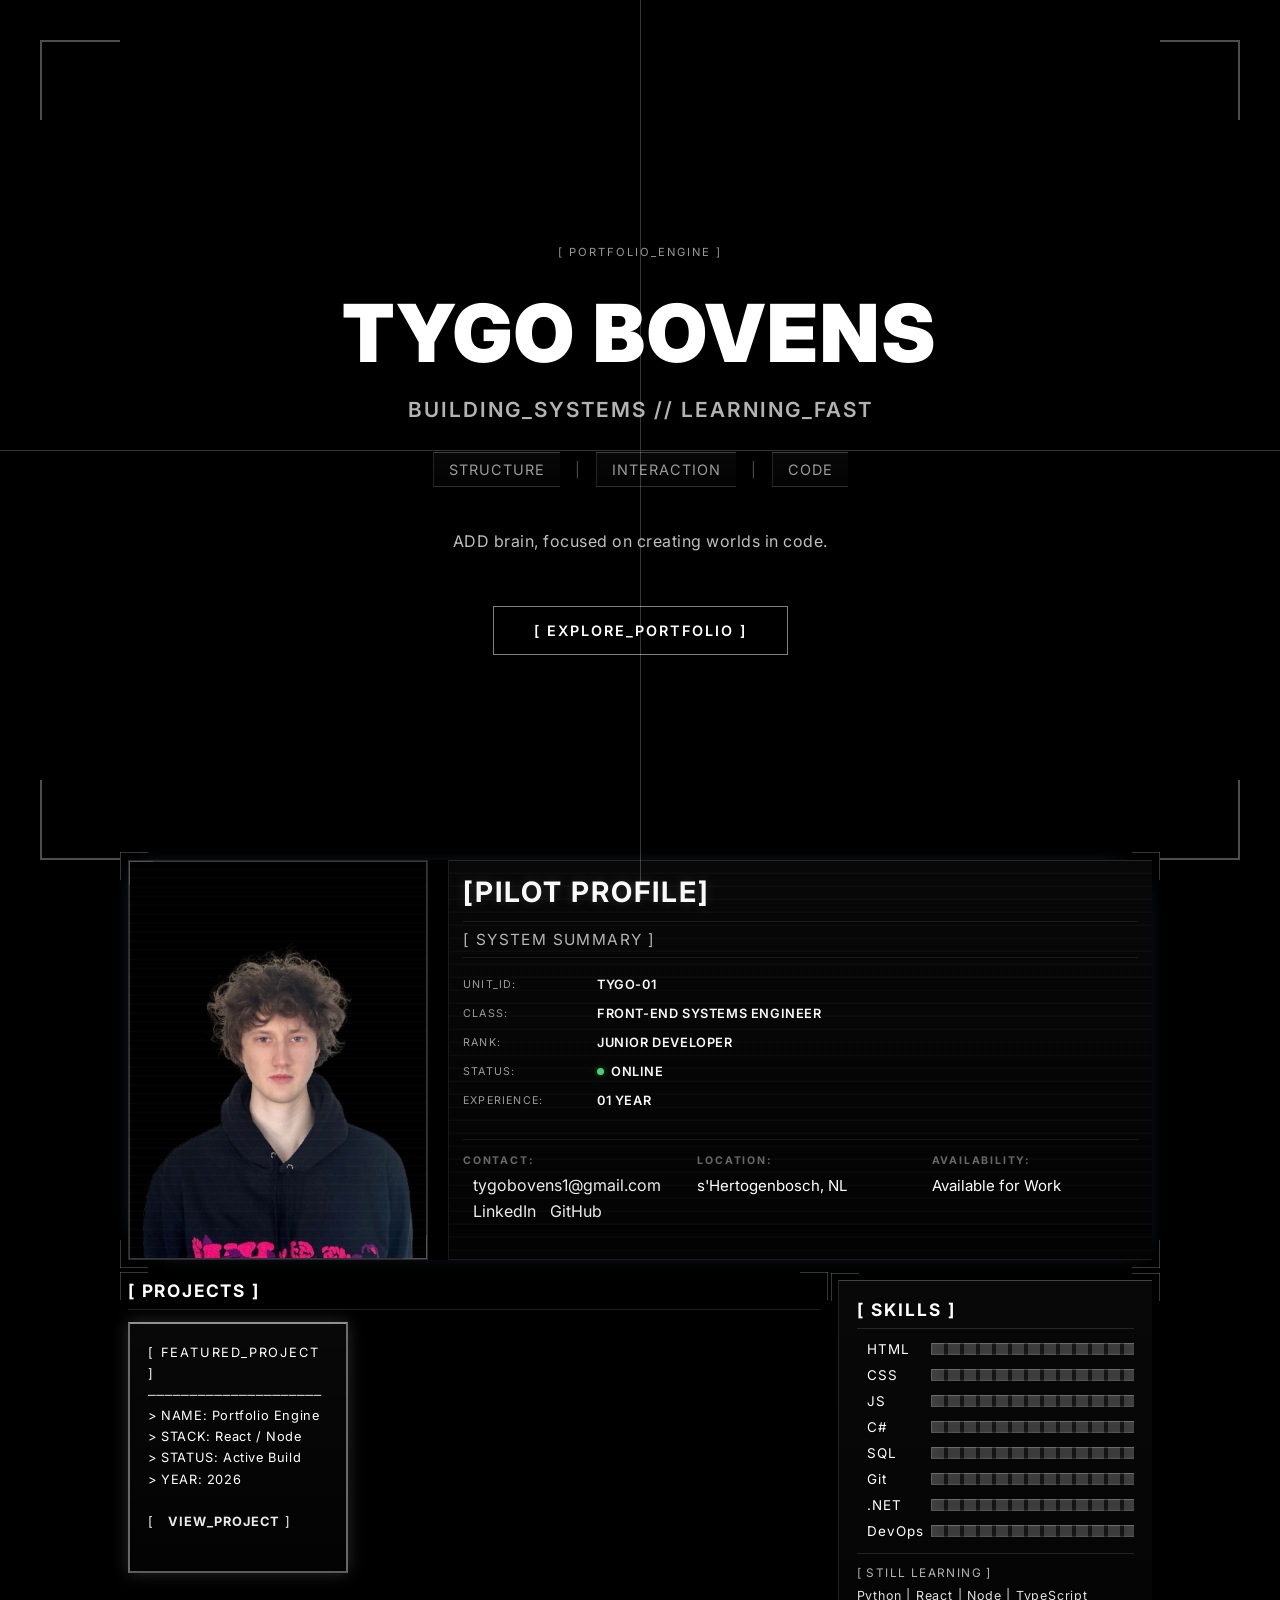
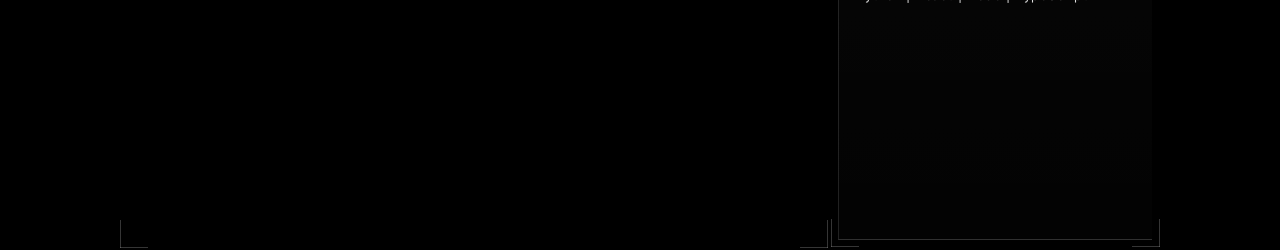
==== commit 920bab89: "Improve profile UX animations and SEO metadata" ====
--- a/index.html
+++ b/index.html
@@ -3,8 +3,58 @@
   <head>
     <meta charset="UTF-8" />
     <meta name="viewport" content="width=device-width, initial-scale=1.0" />
-
-    <title>PORTFOLIO | TYGO BOVENS</title>
+    <meta
+      name="description"
+      content="Tygo Bovens portfolio website. Front-End Systems Engineer focused on building interactive web experiences with HTML, CSS, JavaScript and modern development workflows."
+    />
+    <meta
+      name="keywords"
+      content="Tygo Bovens, Tygo Bovens portfolio, portfolio, front-end developer, web developer, junior developer, HTML, CSS, JavaScript"
+    />
+    <meta name="author" content="Tygo Bovens" />
+    <meta name="robots" content="index, follow, max-image-preview:large" />
+
+    <meta property="og:type" content="website" />
+    <meta property="og:title" content="Tygo Bovens Portfolio | Front-End Systems Engineer" />
+    <meta
+      property="og:description"
+      content="Explore the portfolio of Tygo Bovens, Front-End Systems Engineer building interactive and modern web projects."
+    />
+    <meta property="og:image" content="images/tygo-bovens.png" />
+    <meta property="og:locale" content="en_US" />
+
+    <meta name="twitter:card" content="summary_large_image" />
+    <meta name="twitter:title" content="Tygo Bovens Portfolio | Front-End Systems Engineer" />
+    <meta
+      name="twitter:description"
+      content="Portfolio website of Tygo Bovens with projects, skills and contact information."
+    />
+    <meta name="twitter:image" content="images/tygo-bovens.png" />
+
+    <title>Tygo Bovens Portfolio | Front-End Systems Engineer</title>
+
+    <script type="application/ld+json">
+      {
+        "@context": "https://schema.org",
+        "@graph": [
+          {
+            "@type": "Person",
+            "name": "Tygo Bovens",
+            "jobTitle": "Front-End Systems Engineer",
+            "email": "mailto:tygobovens1@gmail.com",
+            "sameAs": [
+              "https://www.linkedin.com/in/tygo-bovens",
+              "https://github.com/tygobovens1-svg"
+            ]
+          },
+          {
+            "@type": "WebSite",
+            "name": "Tygo Bovens Portfolio",
+            "alternateName": "Portfolio Engine"
+          }
+        ]
+      }
+    </script>
 
     <link
       href="https://fonts.googleapis.com/css2?family=Playfair+Display:wght@700;900&family=Lora:wght@400;500&display=swap"
@@ -129,19 +179,19 @@
               <p class="identity-item"><span class="identity-label">CLASS:</span><span class="identity-value">Front-End Systems Engineer</span></p>
               <p class="identity-item"><span class="identity-label">RANK:</span><span class="identity-value">Junior Developer</span></p>
               <p class="identity-item"><span class="identity-label">STATUS:</span><span class="identity-value identity-status"><span class="active-dot" aria-hidden="true"></span><span>ONLINE</span></span></p>
-              <p class="identity-item"><span class="identity-label">UPTIME:</span><span class="identity-value">01 Year</span></p>
+              <p class="identity-item"><span class="identity-label">EXPERIENCE:</span><span class="identity-value">01 Year</span></p>
             </div>
 
             <div class="profile-details">
-              <div class="profile-location">
-                <h4>Location:</h4>
-                <p>s'Hertogenbosch, NL</p>
-              </div>
               <div class="profile-contact">
                 <h4>Contact:</h4>
                 <a href="mailto:tygobovens1@gmail.com">tygobovens1@gmail.com</a>
                 <a href="https://www.linkedin.com/in/tygo-bovens" target="_blank">LinkedIn</a>
                 <a href="https://github.com/tygobovens1-svg" target="_blank">GitHub</a>
+              </div>
+              <div class="profile-location">
+                <h4>Location:</h4>
+                <p>s'Hertogenbosch, NL</p>
               </div>
               <div class="profile-status">
                 <h4>Availability:</h4>
--- a/styles/MainStyles.css
+++ b/styles/MainStyles.css
@@ -848,10 +848,17 @@
   align-items: stretch;
   justify-content: flex-start;
   gap: 20px;
-  animation: fadeInUp 0.8s ease both;
+  opacity: 0;
+  transform: translateY(16px);
+  transition: opacity 0.55s ease, transform 0.55s ease;
   box-shadow:
     -10px -10px 20px -20px rgba(140, 175, 255, 0.35),
     10px 10px 20px -20px rgba(140, 175, 255, 0.3);
+}
+
+.profile-top.profile-visible {
+  opacity: 1;
+  transform: translateY(0);
 }
 
 .profile-picture {
@@ -1130,8 +1137,53 @@
 }
 
 .profile-contact a {
-  display: block;
+  position: relative;
+  display: inline-block;
+  padding-left: 10px;
+  color: var(--main-text-color);
+  text-decoration: none;
+  opacity: 0.92;
+  transition: opacity 0.2s ease;
   margin-bottom: 6px;
+}
+
+.profile-contact a::before {
+  content: ">";
+  position: absolute;
+  left: 0;
+  top: 0;
+  opacity: 0;
+  transform: translateX(-2px);
+  transition: opacity 0.2s ease, transform 0.2s ease;
+}
+
+.profile-contact a::after {
+  content: "";
+  position: absolute;
+  left: 10px;
+  right: 0;
+  bottom: -1px;
+  height: 1px;
+  background: rgba(255, 255, 255, 0.72);
+  transform: scaleX(0);
+  transform-origin: left;
+  transition: transform 0.22s ease;
+}
+
+.profile-contact a:hover,
+.profile-contact a:focus-visible {
+  opacity: 1;
+}
+
+.profile-contact a:hover::before,
+.profile-contact a:focus-visible::before {
+  opacity: 1;
+  transform: translateX(0);
+}
+
+.profile-contact a:hover::after,
+.profile-contact a:focus-visible::after {
+  transform: scaleX(1);
 }
 
 .profile-contact a:last-child {
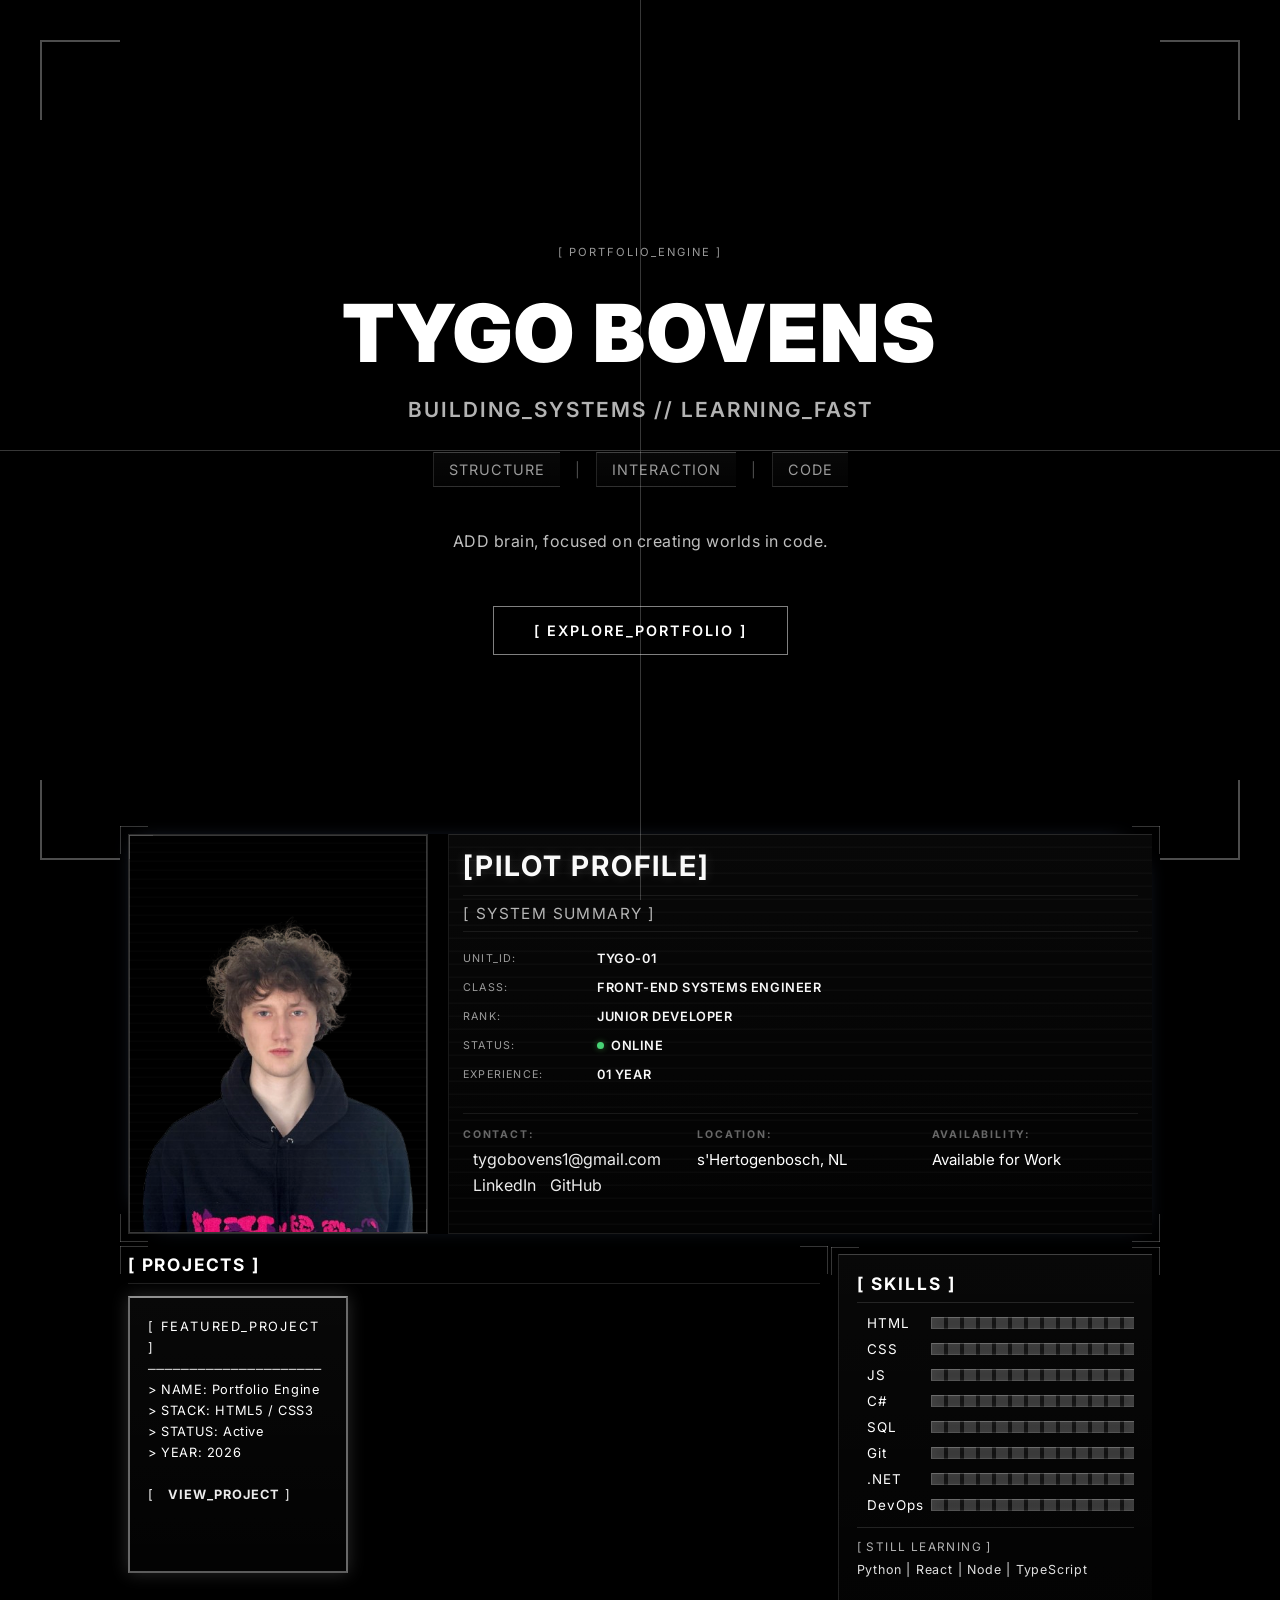
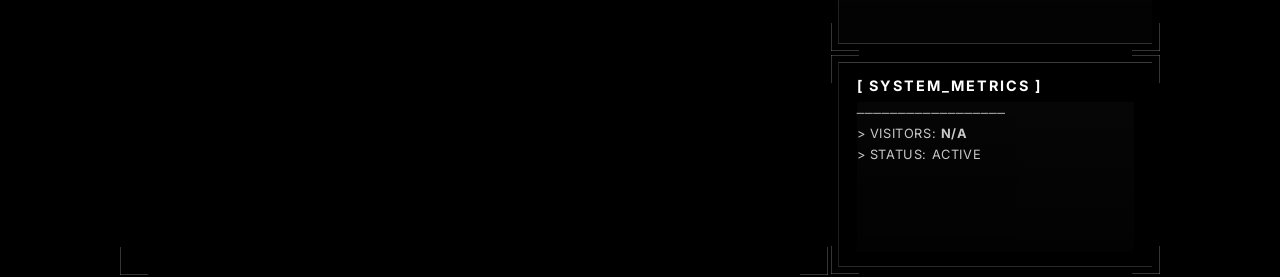
==== commit 57d1a518: "Update portfolio layout and system metrics styling" ====
--- a/index.html
+++ b/index.html
@@ -65,7 +65,30 @@
       rel="stylesheet"
     />
     <link rel="stylesheet" href="styles/MainStyles.css" />
+    <script
+      data-goatcounter="https://tygobovens.goatcounter.com/count"
+      async
+      src="//gc.zgo.at/count.js"
+    ></script>
     <script src="scripts/MainScript.js"></script>
+    <script>
+      window.addEventListener("DOMContentLoaded", () => {
+        fetch("https://tygoportfolio.goatcounter.com/counter/TOTAL.json")
+          .then((res) => res.json())
+          .then((data) => {
+            const visitorCount = document.getElementById("visitor-count");
+            if (visitorCount) {
+              visitorCount.textContent = data.count;
+            }
+          })
+          .catch(() => {
+            const visitorCount = document.getElementById("visitor-count");
+            if (visitorCount) {
+              visitorCount.textContent = "N/A";
+            }
+          });
+      });
+    </script>
   </head>
 
   <body>
@@ -213,59 +236,59 @@
 <span class="project-card-title">[ FEATURED_PROJECT ]</span>
 ─────────────────────
 > NAME: Portfolio Engine
-> STACK: React / Node
-> STATUS: Active Build
-> YEAR: 2026
-
-[ <a class="project-link" href="project-under-construction.html">VIEW_PROJECT</a> ]
+> STACK: HTML5 / CSS3
+> STATUS: Active
+> YEAR: 2026
+
+[ <a class="project-link" href="#">VIEW_PROJECT</a> ]
             </pre>
               <pre class="project-pre">
 <span class="project-card-title">[ PROJECT_02 ]</span>
 ─────────────────────
-> NAME: Portfolio Engine
-> STACK: React / Node
-> STATUS: Completed
-> YEAR: 2025
+> NAME: Calculator
+> STACK: JS / CSS
+> STATUS: In Progress
+> YEAR: 2026
 
 [ <a class="project-link" href="project-under-construction.html">VIEW_PROJECT</a> ]
             </pre>
               <pre class="project-pre">
 <span class="project-card-title">[ PROJECT_03 ]</span>
 ─────────────────────
-> NAME: Portfolio Engine
-> STACK: React / Node
-> STATUS: Completed
-> YEAR: 2025
+> NAME: Rock Paper Scissors
+> STACK: Python
+> STATUS: In Progress
+> YEAR: 2026
 
 [ <a class="project-link" href="project-under-construction.html">VIEW_PROJECT</a> ]
             </pre>
             <pre class="project-pre">
 <span class="project-card-title">[ PROJECT_04 ]</span>
 ─────────────────────
-> NAME: Portfolio Engine
-> STACK: React / Node
-> STATUS: Completed
-> YEAR: 2025
+> NAME: Weather App
+> STACK: JS / API
+> STATUS: In Progress
+> YEAR: 2026
 
 [ <a class="project-link" href="project-under-construction.html">VIEW_PROJECT</a> ]
             </pre>
             <pre class="project-pre">
-<span class="project-card-title">[ PROJECT_03 ]</span>
-─────────────────────
-> NAME: Portfolio Engine
-> STACK: React / Node
-> STATUS: Completed
-> YEAR: 2025
+<span class="project-card-title">[ PROJECT_05 ]</span>
+─────────────────────
+> NAME: Tic-Tac-Toe
+> STACK: C# / .NET
+> STATUS: In Progress
+> YEAR: 2026
 
 [ <a class="project-link" href="project-under-construction.html">VIEW_PROJECT</a> ]
             </pre>
             <pre class="project-pre">
-<span class="project-card-title">[ PROJECT_04 ]</span>
-─────────────────────
-> NAME: Portfolio Engine
-> STACK: React / Node
-> STATUS: Completed
-> YEAR: 2025
+<span class="project-card-title">[ PROJECT_06 ]</span>
+─────────────────────
+> NAME: CSS Art
+> STACK: HTML / CSS
+> STATUS: In Progress
+> YEAR: 2026
 
 [ <a class="project-link" href="project-under-construction.html">VIEW_PROJECT</a> ]
             </pre>
@@ -273,24 +296,35 @@
           </div>
 
 <!-- skills -->
-          <div
-            id="skills"
-            class="profile-subsection skills-panel frame-corners"
-          >
-            <h2>[ SKILLS ]</h2>
-            <div class="skills-items">
-              <p class="skill-line"><span class="skill-name">HTML</span><span class="skill-bar" style="--fill: 8;"></span></p>
-              <p class="skill-line"><span class="skill-name">CSS</span><span class="skill-bar" style="--fill: 7;"></span></p>
-              <p class="skill-line"><span class="skill-name">JS</span><span class="skill-bar" style="--fill: 5;"></span></p>
-              <p class="skill-line"><span class="skill-name">C#</span><span class="skill-bar" style="--fill: 4;"></span></p>
-              <p class="skill-line"><span class="skill-name">SQL</span><span class="skill-bar" style="--fill: 6;"></span></p>
-              <p class="skill-line"><span class="skill-name">Git</span><span class="skill-bar" style="--fill: 5;"></span></p>
-              <p class="skill-line"><span class="skill-name">.NET</span><span class="skill-bar" style="--fill: 3;"></span></p>
-              <p class="skill-line"><span class="skill-name">DevOps</span><span class="skill-bar" style="--fill: 6;"></span></p>
-            </div>
-            <div class="skills-learning">
-              <p class="learning-title">[ STILL LEARNING ]</p>
-              <p class="learning-items">Python | React | Node | TypeScript</p>
+          <div class="side-panels">
+            <div
+              id="skills"
+              class="profile-subsection skills-panel frame-corners"
+            >
+              <h2>[ SKILLS ]</h2>
+              <div class="skills-items">
+                <p class="skill-line"><span class="skill-name">HTML</span><span class="skill-bar" style="--fill: 8;"></span></p>
+                <p class="skill-line"><span class="skill-name">CSS</span><span class="skill-bar" style="--fill: 7;"></span></p>
+                <p class="skill-line"><span class="skill-name">JS</span><span class="skill-bar" style="--fill: 5;"></span></p>
+                <p class="skill-line"><span class="skill-name">C#</span><span class="skill-bar" style="--fill: 4;"></span></p>
+                <p class="skill-line"><span class="skill-name">SQL</span><span class="skill-bar" style="--fill: 6;"></span></p>
+                <p class="skill-line"><span class="skill-name">Git</span><span class="skill-bar" style="--fill: 5;"></span></p>
+                <p class="skill-line"><span class="skill-name">.NET</span><span class="skill-bar" style="--fill: 3;"></span></p>
+                <p class="skill-line"><span class="skill-name">DevOps</span><span class="skill-bar" style="--fill: 6;"></span></p>
+              </div>
+              <div class="skills-learning">
+                <p class="learning-title">[ STILL LEARNING ]</p>
+                <p class="learning-items">Python | React | Node | TypeScript</p>
+              </div>
+            </div>
+
+            <div class="profile-subsection system-metrics-panel frame-corners">
+              <h2>[ SYSTEM_METRICS ]</h2>
+              <pre class="system-metrics">
+──────────────────
+> VISITORS: <span id="visitor-count">LOADING...</span>
+> STATUS: ACTIVE
+              </pre>
             </div>
           </div>
         </div>
--- a/styles/MainStyles.css
+++ b/styles/MainStyles.css
@@ -38,7 +38,7 @@
   --project-panel-width: 2.2fr;
   --skills-panel-width: 1fr;
   --project-panel-height: 440px;
-  --skills-panel-height: 440px;
+  --skills-panel-height: 390px;
   --projects-grid-columns: 3;
   --projects-grid-rows: 2;
 
@@ -1577,6 +1577,57 @@
   gap: var(--panel-gap);
 }
 
+.side-panels {
+  display: flex;
+  flex-direction: column;
+  gap: var(--panel-gap);
+  min-width: 0;
+}
+
+.system-metrics-panel {
+  width: 100%;
+  border-top: var(--hud-border-top);
+  border-bottom: var(--hud-border-bottom);
+  border-left: var(--hud-border-left);
+  background: transparent;
+  padding: 14px 18px;
+}
+
+.system-metrics-panel h2 {
+  font-family: "Inter", monospace;
+  text-transform: uppercase;
+  letter-spacing: 2px;
+  font-size: clamp(0.9rem, 1.1vw, 1rem);
+  margin-bottom: 8px;
+}
+
+.system-metrics {
+  width: 100%;
+  margin: 0;
+  min-height: 150px;
+  background: var(--hud-panel-bg);
+  font-family: "Inter", monospace;
+  font-size: clamp(0.78rem, 1vw, 0.92rem);
+  line-height: 1.65;
+  letter-spacing: 0.6px;
+  white-space: pre-wrap;
+  overflow-wrap: break-word;
+  color: var(--main-text-color);
+  opacity: 0.78;
+  transition: border-color 0.25s ease, box-shadow 0.25s ease, opacity 0.25s ease;
+}
+
+.system-metrics:hover {
+  border-top-color: rgba(255, 255, 255, 0.52);
+  border-left-color: rgba(255, 255, 255, 0.35);
+  box-shadow: 0 0 10px rgba(255, 255, 255, 0.1);
+  opacity: 0.9;
+}
+
+#visitor-count {
+  font-weight: 700;
+}
+
 
 
 /* Responsive Design */
@@ -1613,6 +1664,10 @@
 
   .panel-holder {
     grid-template-columns: 1fr;
+    gap: 14px;
+  }
+
+  .side-panels {
     gap: 14px;
   }
 
@@ -1728,7 +1783,8 @@
   }
 
   .panel-holder,
-  .project-projects {
+  .project-projects,
+  .side-panels {
     grid-template-columns: 1fr;
   }
 
@@ -1773,6 +1829,16 @@
 
   .skills-panel {
     padding: 14px;
+  }
+
+  .system-metrics-panel {
+    padding: 12px;
+  }
+
+  .system-metrics {
+    min-height: 132px;
+    padding: 10px 12px;
+    font-size: 0.78rem;
   }
 
   .project-projects {
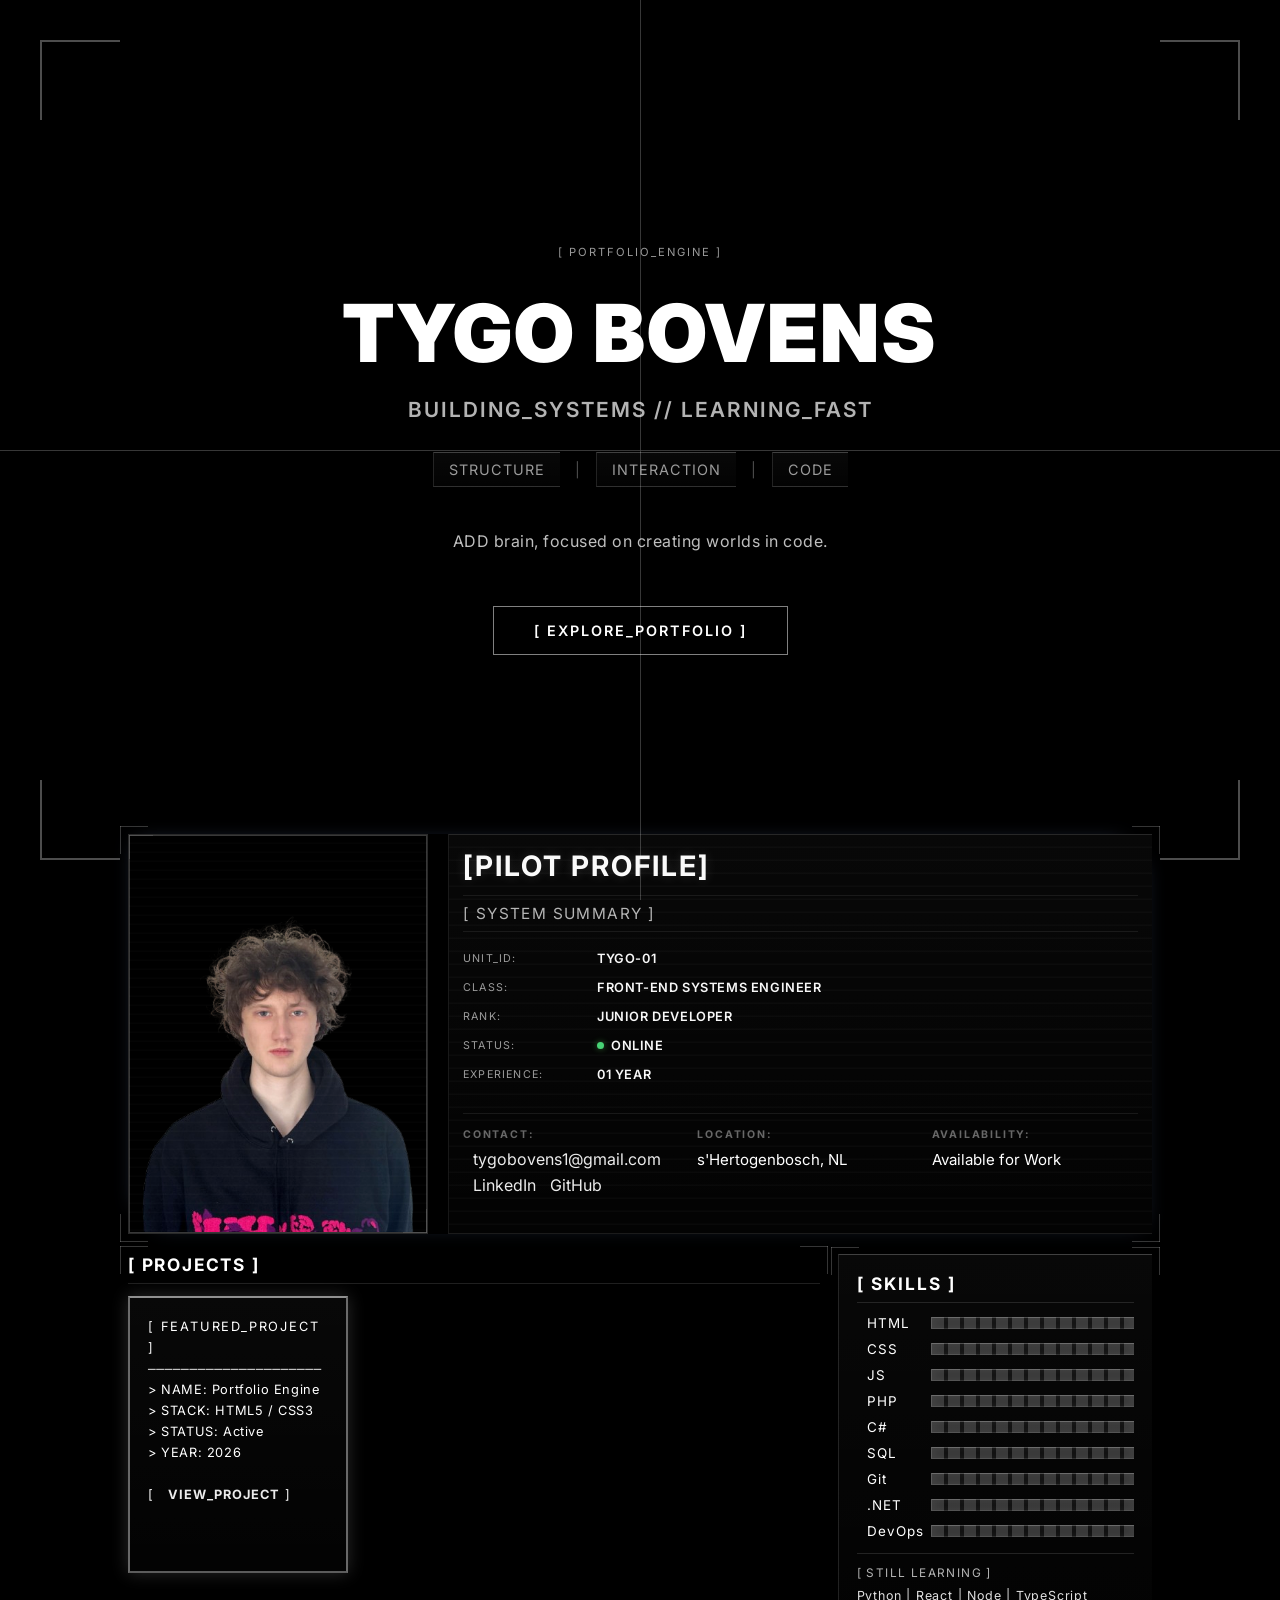
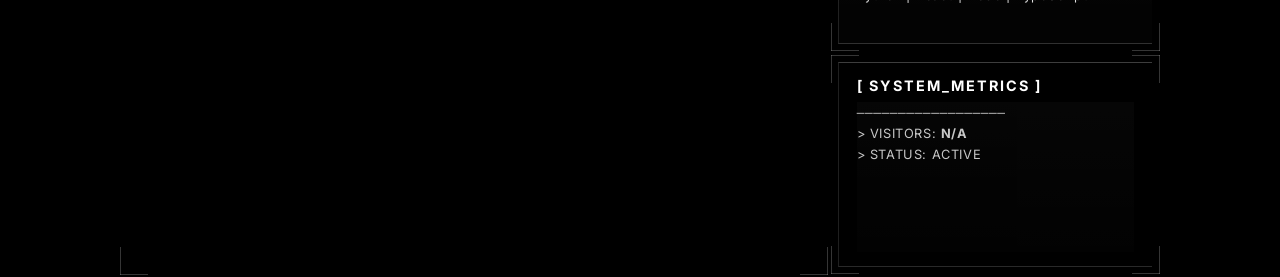
==== commit 023174a7: "skills added php" ====
--- a/index.html
+++ b/index.html
@@ -305,7 +305,8 @@
               <div class="skills-items">
                 <p class="skill-line"><span class="skill-name">HTML</span><span class="skill-bar" style="--fill: 8;"></span></p>
                 <p class="skill-line"><span class="skill-name">CSS</span><span class="skill-bar" style="--fill: 7;"></span></p>
-                <p class="skill-line"><span class="skill-name">JS</span><span class="skill-bar" style="--fill: 5;"></span></p>
+                <p class="skill-line"><span class="skill-name">JS</span><span class="skill-bar" style="--fill: 5;"></span></p>                
+                <p class="skill-line"><span class="skill-name">PHP</span><span class="skill-bar" style="--fill: 5;"></span></p>
                 <p class="skill-line"><span class="skill-name">C#</span><span class="skill-bar" style="--fill: 4;"></span></p>
                 <p class="skill-line"><span class="skill-name">SQL</span><span class="skill-bar" style="--fill: 6;"></span></p>
                 <p class="skill-line"><span class="skill-name">Git</span><span class="skill-bar" style="--fill: 5;"></span></p>
